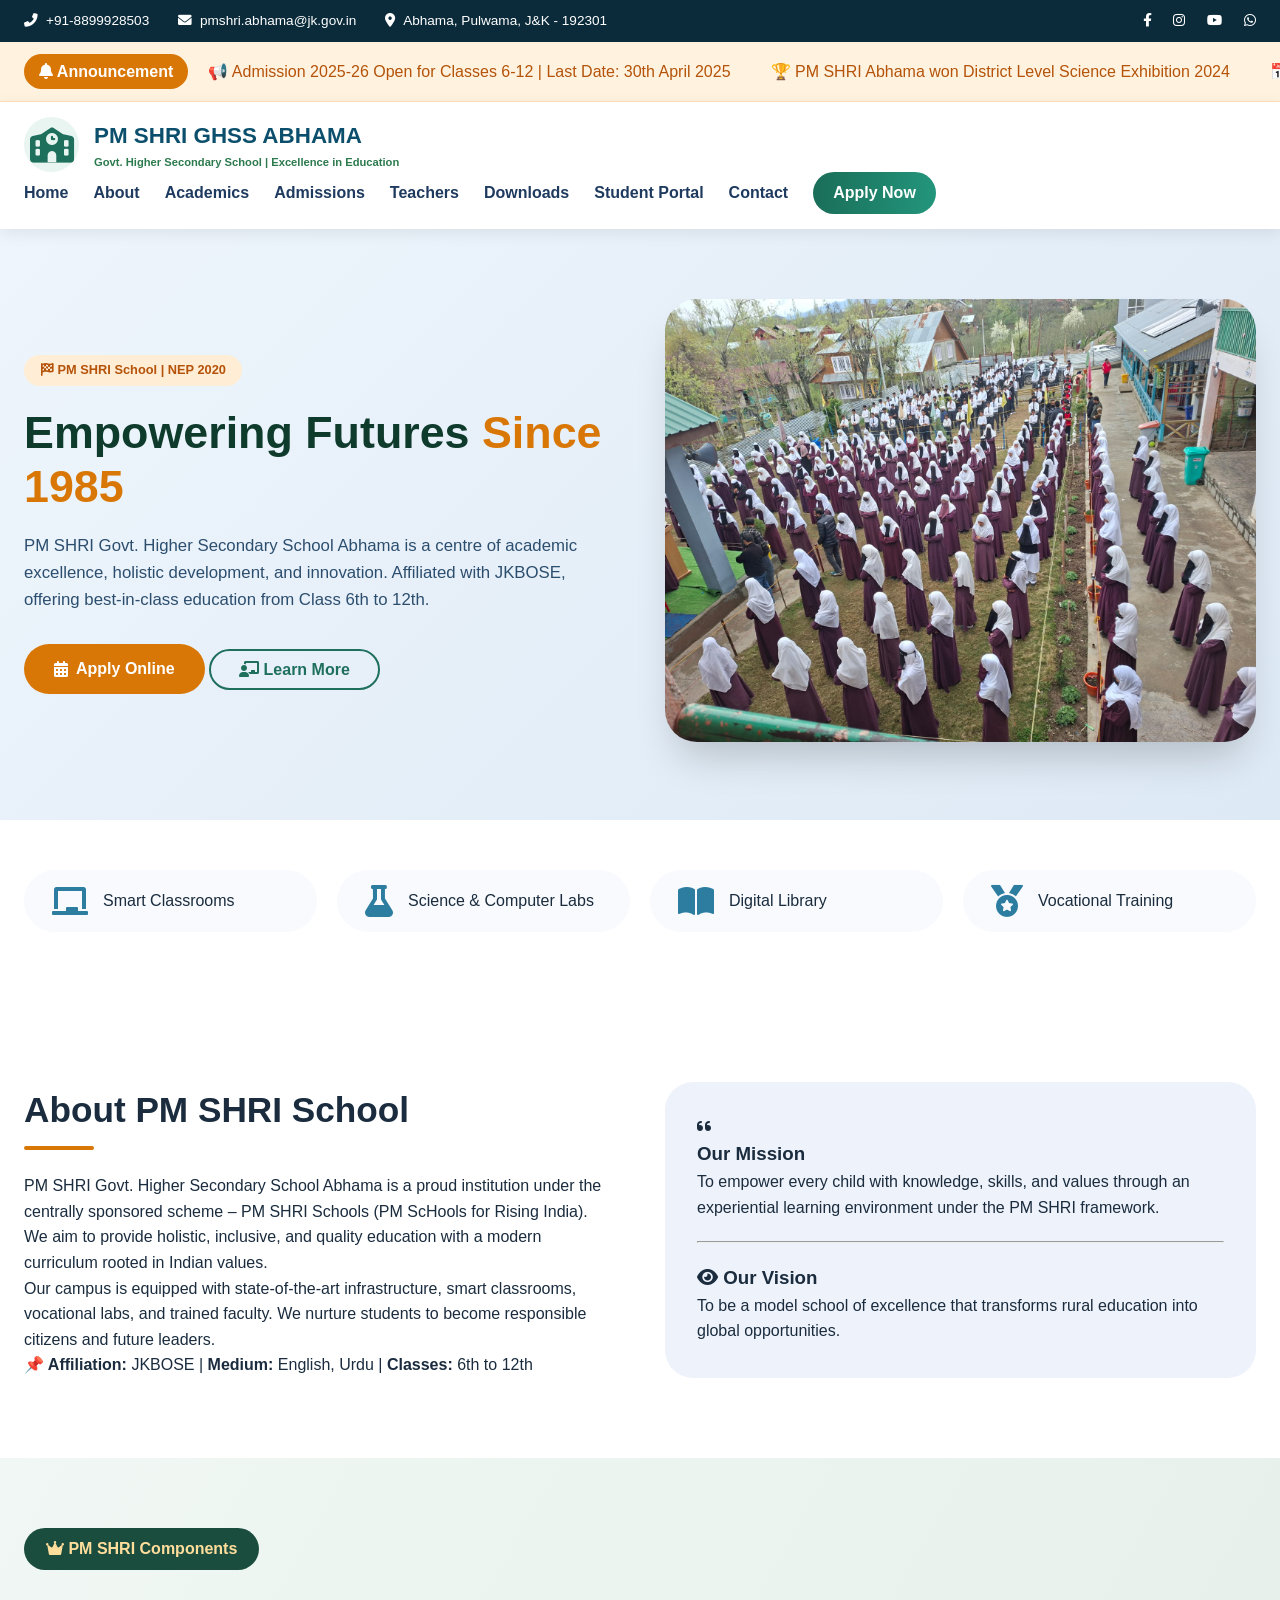
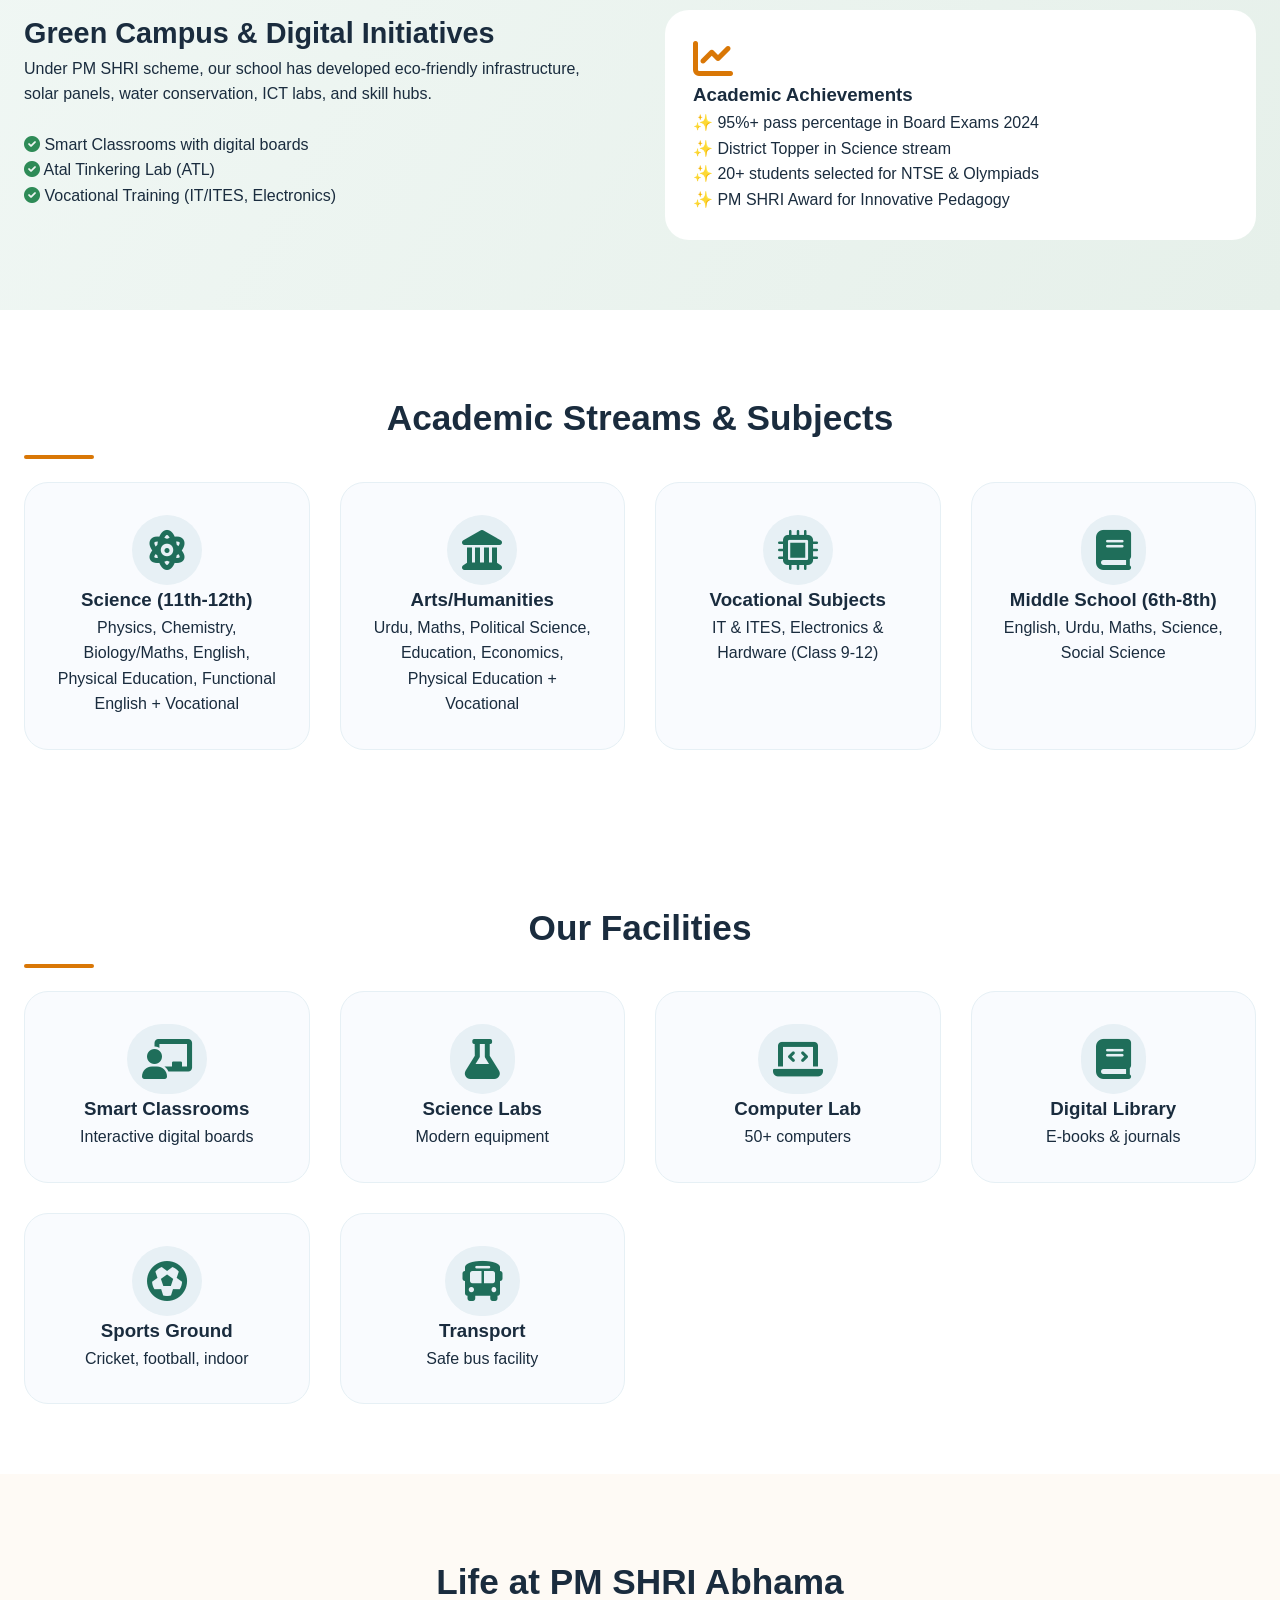
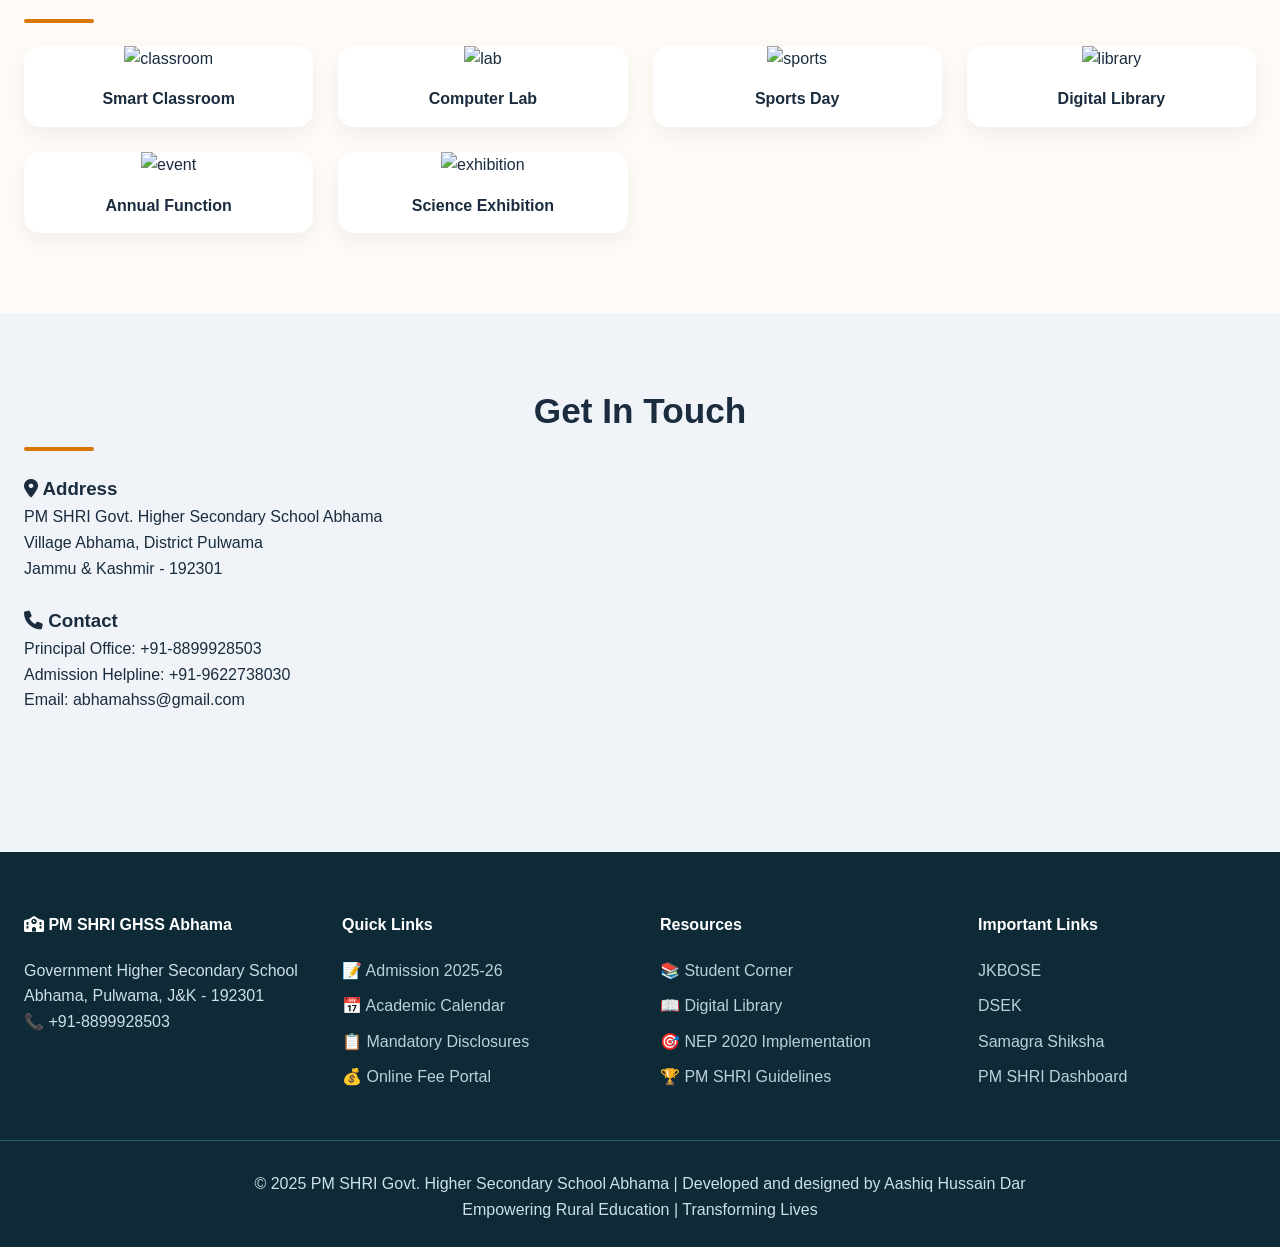
==== index.html @ 64dbf8cf "Update index.html" ====
<!DOCTYPE html>
<html lang="en">

<head>
    <meta charset="UTF-8">
    <meta name="viewport" content="width=device-width, initial-scale=1.0, user-scalable=yes">
    <title>PM SHRI Govt. Higher Secondary School Abhama | Home</title>
    <link rel="stylesheet" href="https://cdnjs.cloudflare.com/ajax/libs/font-awesome/6.0.0-beta3/css/all.min.css">
    <style>
        * {
            margin: 0;
            padding: 0;
            box-sizing: border-box;
        }

        body {
            font-family: 'Segoe UI', Tahoma, Geneva, Verdana, sans-serif;
            background: #f5f7fb;
            color: #1a2c3e;
            line-height: 1.6;
        }

        .container {
            max-width: 1280px;
            margin: 0 auto;
            padding: 0 24px;
        }

        /* Top Bar */
        .top-bar {
            background: #0b2b3b;
            color: white;
            padding: 10px 0;
            font-size: 0.85rem;
        }

        .top-bar .container {
            display: flex;
            justify-content: space-between;
            flex-wrap: wrap;
            gap: 15px;
        }

        .contact-info span {
            margin-right: 25px;
            display: inline-flex;
            align-items: center;
            gap: 8px;
        }

        .social-links a {
            color: white;
            margin-left: 18px;
            transition: 0.3s;
        }

        .social-links a:hover {
            color: #ffcd7e;
            transform: translateY(-2px);
        }

        /* Header */
        .main-header {
            background: white;
            box-shadow: 0 4px 15px rgba(0, 0, 0, 0.08);
            position: sticky;
            top: 0;
            z-index: 1000;
        }

        .nav-container {
            display: flex;
            align-items: center;
            justify-content: space-between;
            flex-wrap: wrap;
            padding: 15px 24px;
            max-width: 1280px;
            margin: 0 auto;
        }

        .logo-area {
            display: flex;
            align-items: center;
            gap: 15px;
        }

        .logo-icon {
            font-size: 2.2rem;
            color: #1e6f5c;
            background: #e8f5f0;
            width: 55px;
            height: 55px;
            display: flex;
            align-items: center;
            justify-content: center;
            border-radius: 50%;
        }

        .logo-text h1 {
            font-size: 1.4rem;
            font-weight: 800;
            color: #0b4f6c;
        }

        .logo-text p {
            font-size: 0.7rem;
            font-weight: 600;
            color: #2c7a4d;
        }

        .nav-menu {
            display: flex;
            gap: 25px;
            align-items: center;
            flex-wrap: wrap;
        }

        .nav-menu a {
            text-decoration: none;
            font-weight: 600;
            color: #1e3a5f;
            transition: 0.3s;
            cursor: pointer;
        }

        .nav-menu a:hover,
        .nav-menu a.active {
            color: #d98c2b;
            border-bottom: 3px solid #d98c2b;
        }

        .btn-admission {
            background: linear-gradient(95deg, #1a6d58, #23967c);
            color: white !important;
            padding: 8px 20px !important;
            border-radius: 40px;
            border-bottom: none !important;
        }

        .menu-icon {
            display: none;
            font-size: 1.8rem;
            cursor: pointer;
            color: #1e5a7a;
        }

        /* Hero */
        .hero {
            background: linear-gradient(135deg, #eef5fc 0%, #dde9f5 100%);
            padding: 70px 0;
        }

        .hero-grid {
            display: grid;
            grid-template-columns: 1fr 1fr;
            gap: 50px;
            align-items: center;
        }

        .hero-badge {
            background: #ffedd5;
            color: #b45309;
            display: inline-block;
            padding: 5px 16px;
            border-radius: 40px;
            font-size: 0.8rem;
            font-weight: 700;
            margin-bottom: 20px;
        }

        .hero h1 {
            font-size: 2.8rem;
            font-weight: 800;
            line-height: 1.2;
            color: #0f3b2c;
            margin-bottom: 20px;
        }

        .hero h1 span {
            color: #d97706;
        }

        .hero p {
            font-size: 1.05rem;
            color: #2c4e6e;
            margin-bottom: 30px;
        }

        .btn-primary {
            background: #d97706;
            color: white;
            padding: 12px 30px;
            border-radius: 40px;
            font-weight: 700;
            text-decoration: none;
            display: inline-flex;
            align-items: center;
            gap: 8px;
            transition: 0.3s;
            cursor: pointer;
            border: none;
        }

        .btn-outline {
            background: transparent;
            border: 2px solid #1e6f5c;
            color: #1e6f5c;
            padding: 10px 28px;
            border-radius: 40px;
            font-weight: 700;
            text-decoration: none;
            cursor: pointer;
        }

        .hero-img img {
            width: 100%;
            border-radius: 2rem;
            box-shadow: 0 25px 40px -12px rgba(0, 0, 0, 0.2);
        }

        /* Features */
        .features {
            background: white;
            padding: 50px 0;
        }

        .feature-cards {
            display: flex;
            justify-content: space-between;
            flex-wrap: wrap;
            gap: 20px;
        }

        .feature {
            display: flex;
            align-items: center;
            gap: 15px;
            background: #f8fafd;
            padding: 15px 28px;
            border-radius: 60px;
            flex: 1;
            min-width: 180px;
            transition: 0.3s;
        }

        .feature i {
            font-size: 2rem;
            color: #2c7da0;
        }

        /* Sections */
        .section-title {
            font-size: 2.2rem;
            font-weight: 800;
            margin-bottom: 35px;
            position: relative;
            display: inline-block;
        }

        .section-title:after {
            content: '';
            position: absolute;
            bottom: -12px;
            left: 0;
            width: 70px;
            height: 4px;
            background: #d97706;
            border-radius: 4px;
        }

        .about-mission {
            padding: 80px 0;
            background: #ffffff;
        }

        .grid-2col {
            display: grid;
            grid-template-columns: 1fr 1fr;
            gap: 50px;
            margin-top: 20px;
        }

        .mission-box {
            background: #eef2fa;
            padding: 32px;
            border-radius: 28px;
        }

        .pm-highlight {
            background: linear-gradient(120deg, #f0f7f4, #e6f0ea);
            padding: 70px 0;
        }

        .badge-pm {
            background: #1b4d3e;
            color: #ffde9c;
            display: inline-block;
            padding: 8px 22px;
            border-radius: 40px;
            font-weight: 700;
            margin-bottom: 20px;
        }

        .streams {
            padding: 80px 0;
            background: #fff;
        }

        .stream-grid {
            display: grid;
            grid-template-columns: repeat(auto-fit, minmax(260px, 1fr));
            gap: 30px;
            margin-top: 30px;
        }

        .stream-card {
            background: #f9fbfe;
            border-radius: 1.5rem;
            padding: 2rem;
            text-align: center;
            transition: 0.3s;
            border: 1px solid #e6f0f5;
        }

        .stream-card:hover {
            transform: translateY(-8px);
            box-shadow: 0 15px 30px rgba(0, 0, 0, 0.08);
        }

        .stream-card i {
            font-size: 2.5rem;
            background: #e7f0f5;
            padding: 15px;
            border-radius: 60px;
            color: #1f6e5a;
        }

        .gallery {
            background: #fefaf5;
            padding: 80px 0;
        }

        .gallery-grid {
            display: grid;
            grid-template-columns: repeat(auto-fit, minmax(270px, 1fr));
            gap: 25px;
        }

        .gallery-item {
            background: white;
            border-radius: 1rem;
            overflow: hidden;
            box-shadow: 0 8px 20px rgba(0, 0, 0, 0.05);
            text-align: center;
            transition: 0.3s;
        }

        .gallery-item img {
            width: 100%;
            height: 200px;
            object-fit: cover;
        }

        .gallery-item p {
            padding: 15px;
            font-weight: 600;
        }

        /* Notice Ticker */
        .notice-ticker {
            background: #fff3e0;
            padding: 12px 0;
            border-bottom: 1px solid #ffe0b5;
        }

        .ticker {
            display: flex;
            align-items: center;
            gap: 20px;
            overflow: hidden;
        }

        .ticker-label {
            background: #d97706;
            color: white;
            padding: 5px 15px;
            border-radius: 30px;
            font-weight: bold;
            white-space: nowrap;
        }

        .ticker-content {
            display: flex;
            animation: scroll 20s linear infinite;
            white-space: nowrap;
        }

        .ticker-content span {
            margin-right: 40px;
            color: #b45309;
        }

        @keyframes scroll {
            0% {
                transform: translateX(100%);
            }

            100% {
                transform: translateX(-100%);
            }
        }

        /* Footer */
        footer {
            background: #0e2a36;
            color: #cddfe6;
            padding: 60px 0 25px;
        }

        .footer-grid {
            display: grid;
            grid-template-columns: repeat(auto-fit, minmax(230px, 1fr));
            gap: 40px;
            margin-bottom: 40px;
        }

        .footer-col h4 {
            color: white;
            margin-bottom: 20px;
        }

        .footer-col a {
            color: #bcd0da;
            text-decoration: none;
            display: block;
            margin-bottom: 10px;
            transition: 0.3s;
        }

        .footer-col a:hover {
            color: #ffcd7e;
            padding-left: 5px;
        }

        .copyright {
            text-align: center;
            padding-top: 30px;
            border-top: 1px solid #235f6e;
        }

        @media (max-width: 900px) {
            .nav-menu {
                display: none;
                width: 100%;
                flex-direction: column;
                background: white;
                padding: 20px 0;
            }

            .nav-menu.show {
                display: flex;
            }

            .menu-icon {
                display: block;
            }

            .hero-grid {
                grid-template-columns: 1fr;
                text-align: center;
            }

            .grid-2col {
                grid-template-columns: 1fr;
            }

            .section-title:after {
                left: 50%;
                transform: translateX(-50%);
            }

            .section-title {
                text-align: center;
                display: block;
            }
        }
    </style>
</head>

<body>
    <!-- Top Bar -->
    <div class="top-bar">
        <div class="container">
            <div class="contact-info">
                <span><i class="fas fa-phone-alt"></i> +91-8899928503</span>
                <span><i class="fas fa-envelope"></i> pmshri.abhama@jk.gov.in</span>
                <span><i class="fas fa-map-marker-alt"></i> Abhama, Pulwama, J&K - 192301</span>
            </div>
            <div class="social-links">
                <a href="#"><i class="fab fa-facebook-f"></i></a>
                <a href="#"><i class="fab fa-instagram"></i></a>
                <a href="#"><i class="fab fa-youtube"></i></a>
                <a href="#"><i class="fab fa-whatsapp"></i></a>
            </div>
        </div>
    </div>

    <!-- Notice Ticker -->
    <div class="notice-ticker">
        <div class="container ticker">
            <div class="ticker-label"><i class="fas fa-bell"></i> Announcement</div>
            <div class="ticker-content">
                <span>📢 Admission 2025-26 Open for Classes 6-12 | Last Date: 30th April 2025</span>
                <span>🏆 PM SHRI Abhama won District Level Science Exhibition 2024</span>
                <span>📅 Parent-Teacher Meeting on 20th April 2025</span>
                <span>📅 For further details call 8899928503</span>
                <span>💻 Vocational Training (IT/ITES) Registration Open</span>
            </div>
        </div>
    </div>

    <!-- Header -->
    <header class="main-header">
        <div class="nav-container">
            <div class="logo-area">
                <div class="logo-icon"><i class="fas fa-school"></i></div>
                <div class="logo-text">
                    <h1>PM SHRI GHSS ABHAMA</h1>
                    <p>Govt. Higher Secondary School | Excellence in Education</p>
                </div>
            </div>
            <div class="menu-icon" id="menuToggle"><i class="fas fa-bars"></i></div>
            <nav class="nav-menu" id="navMenu">
                 <a href="index.html">Home</a>
    <a href="#about">About</a>
    <a href="#academics">Academics</a>
    <a href="admission.html">Admissions</a>
    <a href="teachers.html">Teachers</a>
    <a href="downloads.html">Downloads</a>
    <a href="dashboard.html">Student Portal</a>
    <a href="contact.html">Contact</a>
    <a href="admission.html" class="btn-admission">Apply Now</a>
            </nav>
        </div>
    </header>

    <!-- Hero -->
    <section id="home" class="hero">
        <div class="container hero-grid">
            <div>
                <div class="hero-badge"><i class="fas fa-flag-checkered"></i> PM SHRI School | NEP 2020</div>
                <h1>Empowering Futures <span>Since 1985</span></h1>
                <p>PM SHRI Govt. Higher Secondary School Abhama is a centre of academic excellence, holistic
                    development, and innovation. Affiliated with JKBOSE, offering best-in-class education from Class 6th
                    to 12th.</p>
                <div class="hero-buttons">
                    <a href="admission.html" class="btn-primary"><i class="fas fa-calendar-alt"></i> Apply Online</a>
                    <a href="#about" class="btn-outline"><i class="fas fa-chalkboard-user"></i> Learn More</a>
                </div>
            </div>
            <div class="hero-img">
                <img src="campus.jpg" alt="School Campus">
            </div>
        </div>
    </section>

    <!-- Features -->
    <div class="features">
        <div class="container feature-cards">
            <div class="feature"><i class="fas fa-chalkboard"></i> <span>Smart Classrooms</span></div>
            <div class="feature"><i class="fas fa-flask"></i> <span>Science & Computer Labs</span></div>
            <div class="feature"><i class="fas fa-book-open"></i> <span>Digital Library</span></div>
            <div class="feature"><i class="fas fa-medal"></i> <span>Vocational Training</span></div>
        </div>
    </div>

    <!-- About -->
    <section id="about" class="about-mission">
        <div class="container">
            <div class="grid-2col">
                <div class="about-text">
                    <h2 class="section-title">About PM SHRI School</h2>
                    <p>PM SHRI Govt. Higher Secondary School Abhama is a proud institution under the centrally sponsored
                        scheme – PM SHRI Schools (PM ScHools for Rising India). We aim to provide holistic, inclusive,
                        and quality education with a modern curriculum rooted in Indian values.</p>
                    <p>Our campus is equipped with state-of-the-art infrastructure, smart classrooms, vocational labs,
                        and trained faculty. We nurture students to become responsible citizens and future leaders.</p>
                    <p><strong>📌 Affiliation:</strong> JKBOSE | <strong>Medium:</strong> English, Urdu |
                        <strong>Classes:</strong> 6th to 12th</p>
                </div>
                <div class="mission-box">
                    <i class="fas fa-quote-left"></i>
                    <h3>Our Mission</h3>
                    <p>To empower every child with knowledge, skills, and values through an experiential learning
                        environment under the PM SHRI framework.</p>
                    <hr style="margin: 20px 0;">
                    <h3><i class="fas fa-eye"></i> Our Vision</h3>
                    <p>To be a model school of excellence that transforms rural education into global opportunities.</p>
                </div>
            </div>
        </div>
    </section>

    <!-- PM SHRI Highlights -->
    <section class="pm-highlight">
        <div class="container">
            <span class="badge-pm"><i class="fas fa-crown"></i> PM SHRI Components</span>
            <div class="grid-2col" style="margin-top: 20px;">
                <div>
                    <h3 style="font-size: 1.8rem; font-weight: 800;">Green Campus & Digital Initiatives</h3>
                    <p>Under PM SHRI scheme, our school has developed eco-friendly infrastructure, solar panels, water
                        conservation, ICT labs, and skill hubs.</p>
                    <ul style="margin-top: 25px; list-style: none;">
                        <li><i class="fas fa-check-circle" style="color:#2e8b57;"></i> Smart Classrooms with digital
                            boards</li>
                        <li><i class="fas fa-check-circle" style="color:#2e8b57;"></i> Atal Tinkering Lab (ATL)</li>
                        <li><i class="fas fa-check-circle" style="color:#2e8b57;"></i> Vocational Training (IT/ITES,
                            Electronics)</li>
                    </ul>
                </div>
                <div style="background: white; border-radius: 24px; padding: 28px;">
                    <i class="fas fa-chart-line" style="font-size: 2.5rem; color:#d97706;"></i>
                    <h3>Academic Achievements</h3>
                    <p>✨ 95%+ pass percentage in Board Exams 2024<br>✨ District Topper in Science stream<br>✨ 20+
                        students selected for NTSE & Olympiads<br>✨ PM SHRI Award for Innovative Pedagogy</p>
                </div>
            </div>
        </div>
    </section>

    <!-- Academics -->
    <section id="academics" class="streams">
        <div class="container">
            <h2 class="section-title" style="text-align: center; display: block;">Academic Streams & Subjects</h2>
            <div class="stream-grid">
                <div class="stream-card"><i class="fas fa-atom"></i>
                    <h3>Science (11th-12th)</h3>
                    <p>Physics, Chemistry, Biology/Maths, English, Physical Education, Functional English + Vocational
                    </p>
                </div>
                <div class="stream-card"><i class="fas fa-landmark"></i>
                    <h3>Arts/Humanities</h3>
                    <p>Urdu, Maths, Political Science, Education, Economics, Physical Education + Vocational</p>
                </div>
                <div class="stream-card"><i class="fas fa-microchip"></i>
                    <h3>Vocational Subjects</h3>
                    <p>IT & ITES, Electronics & Hardware (Class 9-12)</p>
                </div>
                <div class="stream-card"><i class="fas fa-book"></i>
                    <h3>Middle School (6th-8th)</h3>
                    <p>English, Urdu, Maths, Science, Social Science</p>
                </div>
            </div>
        </div>
    </section>

    <!-- Facilities -->
    <section id="facilities" style="padding: 70px 0; background: white;">
        <div class="container">
            <h2 class="section-title" style="display: block; text-align: center;">Our Facilities</h2>
            <div class="stream-grid" style="margin-top: 30px;">
                <div class="stream-card"><i class="fas fa-chalkboard-teacher"></i>
                    <h3>Smart Classrooms</h3>
                    <p>Interactive digital boards</p>
                </div>
                <div class="stream-card"><i class="fas fa-flask"></i>
                    <h3>Science Labs</h3>
                    <p>Modern equipment</p>
                </div>
                <div class="stream-card"><i class="fas fa-laptop-code"></i>
                    <h3>Computer Lab</h3>
                    <p>50+ computers</p>
                </div>
                <div class="stream-card"><i class="fas fa-book"></i>
                    <h3>Digital Library</h3>
                    <p>E-books & journals</p>
                </div>
                <div class="stream-card"><i class="fas fa-futbol"></i>
                    <h3>Sports Ground</h3>
                    <p>Cricket, football, indoor</p>
                </div>
                <div class="stream-card"><i class="fas fa-bus"></i>
                    <h3>Transport</h3>
                    <p>Safe bus facility</p>
                </div>
            </div>
        </div>
    </section>

    <!-- Gallery -->
    <section id="gallery" class="gallery">
        <div class="container">
            <h2 class="section-title" style="display: block; text-align: center;">Life at PM SHRI Abhama</h2>
            <div class="gallery-grid">
                <div class="gallery-item"><img src="https://placehold.co/400x220/c8e2e6/1f5e4b?text=Smart+Classroom"
                        alt="classroom">
                    <p>Smart Classroom</p>
                </div>
                <div class="gallery-item"><img src="https://placehold.co/400x220/d9e3e8/2c6e4e?text=Computer+Lab"
                        alt="lab">
                    <p>Computer Lab</p>
                </div>
                <div class="gallery-item"><img src="https://placehold.co/400x220/e2f0ea/2a5f6b?text=Sports+Ground"
                        alt="sports">
                    <p>Sports Day</p>
                </div>
                <div class="gallery-item"><img src="https://placehold.co/400x220/f3ede4/b1641e?text=Library"
                        alt="library">
                    <p>Digital Library</p>
                </div>
                <div class="gallery-item"><img src="https://placehold.co/400x220/ffe0b5/d97706?text=Annual+Function"
                        alt="event">
                    <p>Annual Function</p>
                </div>
                <div class="gallery-item"><img src="https://placehold.co/400x220/c5e0d4/1f6e5a?text=Science+Exhibition"
                        alt="exhibition">
                    <p>Science Exhibition</p>
                </div>
            </div>
        </div>
    </section>

    <!-- Contact -->
    <section id="contact" style="padding: 70px 0; background: #f0f4f8;">
        <div class="container">
            <h2 class="section-title" style="display: block; text-align: center;">Get In Touch</h2>
            <div class="grid-2col" style="margin-top: 30px;">
                <div>
                    <h3><i class="fas fa-map-marker-alt"></i> Address</h3>
                    <p>PM SHRI Govt. Higher Secondary School Abhama<br>Village Abhama, District Pulwama<br>Jammu &
                        Kashmir - 192301</p>
                    <h3 style="margin-top: 25px;"><i class="fas fa-phone"></i> Contact</h3>
                    <p>Principal Office: +91-8899928503</p>
                    <p>Admission Helpline: +91-9622738030</p>
                    <p>Email: abhamahss@gmail.com</p>
                </div>
                <div>
                    <iframe src="https://maps.google.com/maps?q=Pulwama,+Jammu+and+Kashmir&z=12&output=embed"
                        width="100%" height="300" style="border:0; border-radius: 20px;" allowfullscreen></iframe>
                </div>
            </div>
        </div>
    </section>

    <!-- Footer -->
    <footer>
        <div class="container footer-grid">
            <div class="footer-col">
                <h4><i class="fas fa-school"></i> PM SHRI GHSS Abhama</h4>
                <p>Government Higher Secondary School</p>
                <p>Abhama, Pulwama, J&K - 192301</p>
                <p>📞 +91-8899928503</p>
            </div>
            <div class="footer-col">
                <h4>Quick Links</h4>
                <a href="admission.html">📝 Admission 2025-26</a>
                <a href="#">📅 Academic Calendar</a>
                <a href="#">📋 Mandatory Disclosures</a>
                <a href="#">💰 Online Fee Portal</a>
            </div>
            <div class="footer-col">
                <h4>Resources</h4>
                <a href="#">📚 Student Corner</a>
                <a href="#">📖 Digital Library</a>
                <a href="#">🎯 NEP 2020 Implementation</a>
                <a href="#">🏆 PM SHRI Guidelines</a>
            </div>
            <div class="footer-col">
                <h4>Important Links</h4>
                <a href="#">JKBOSE</a>
                <a href="#">DSEK</a>
                <a href="#">Samagra Shiksha</a>
                <a href="#">PM SHRI Dashboard</a>
            </div>
        </div>
        <div class="copyright">
            <p>© 2025 PM SHRI Govt. Higher Secondary School Abhama | Developed and designed by Aashiq Hussain Dar</p>
            <p>Empowering Rural Education | Transforming Lives</p>
        </div>
    </footer>

    <script>
        const menuToggle = document.getElementById('menuToggle');
        const navMenu = document.getElementById('navMenu');
        menuToggle.addEventListener('click', () => navMenu.classList.toggle('show'));

        document.querySelectorAll('.nav-menu a').forEach(link => {
            link.addEventListener('click', () => navMenu.classList.remove('show'));
        });

        document.querySelectorAll('a[href^="#"]').forEach(anchor => {
            anchor.addEventListener('click', function (e) {
                const href = this.getAttribute('href');
                if (href !== "#" && href !== "" && href !== "#/" && href !== "#0") {
                    const target = document.querySelector(href);
                    if (target) {
                        e.preventDefault();
                        target.scrollIntoView({ behavior: 'smooth', block: 'start' });
                    }
                }
            });
        });
    </script>
</body>

</html>
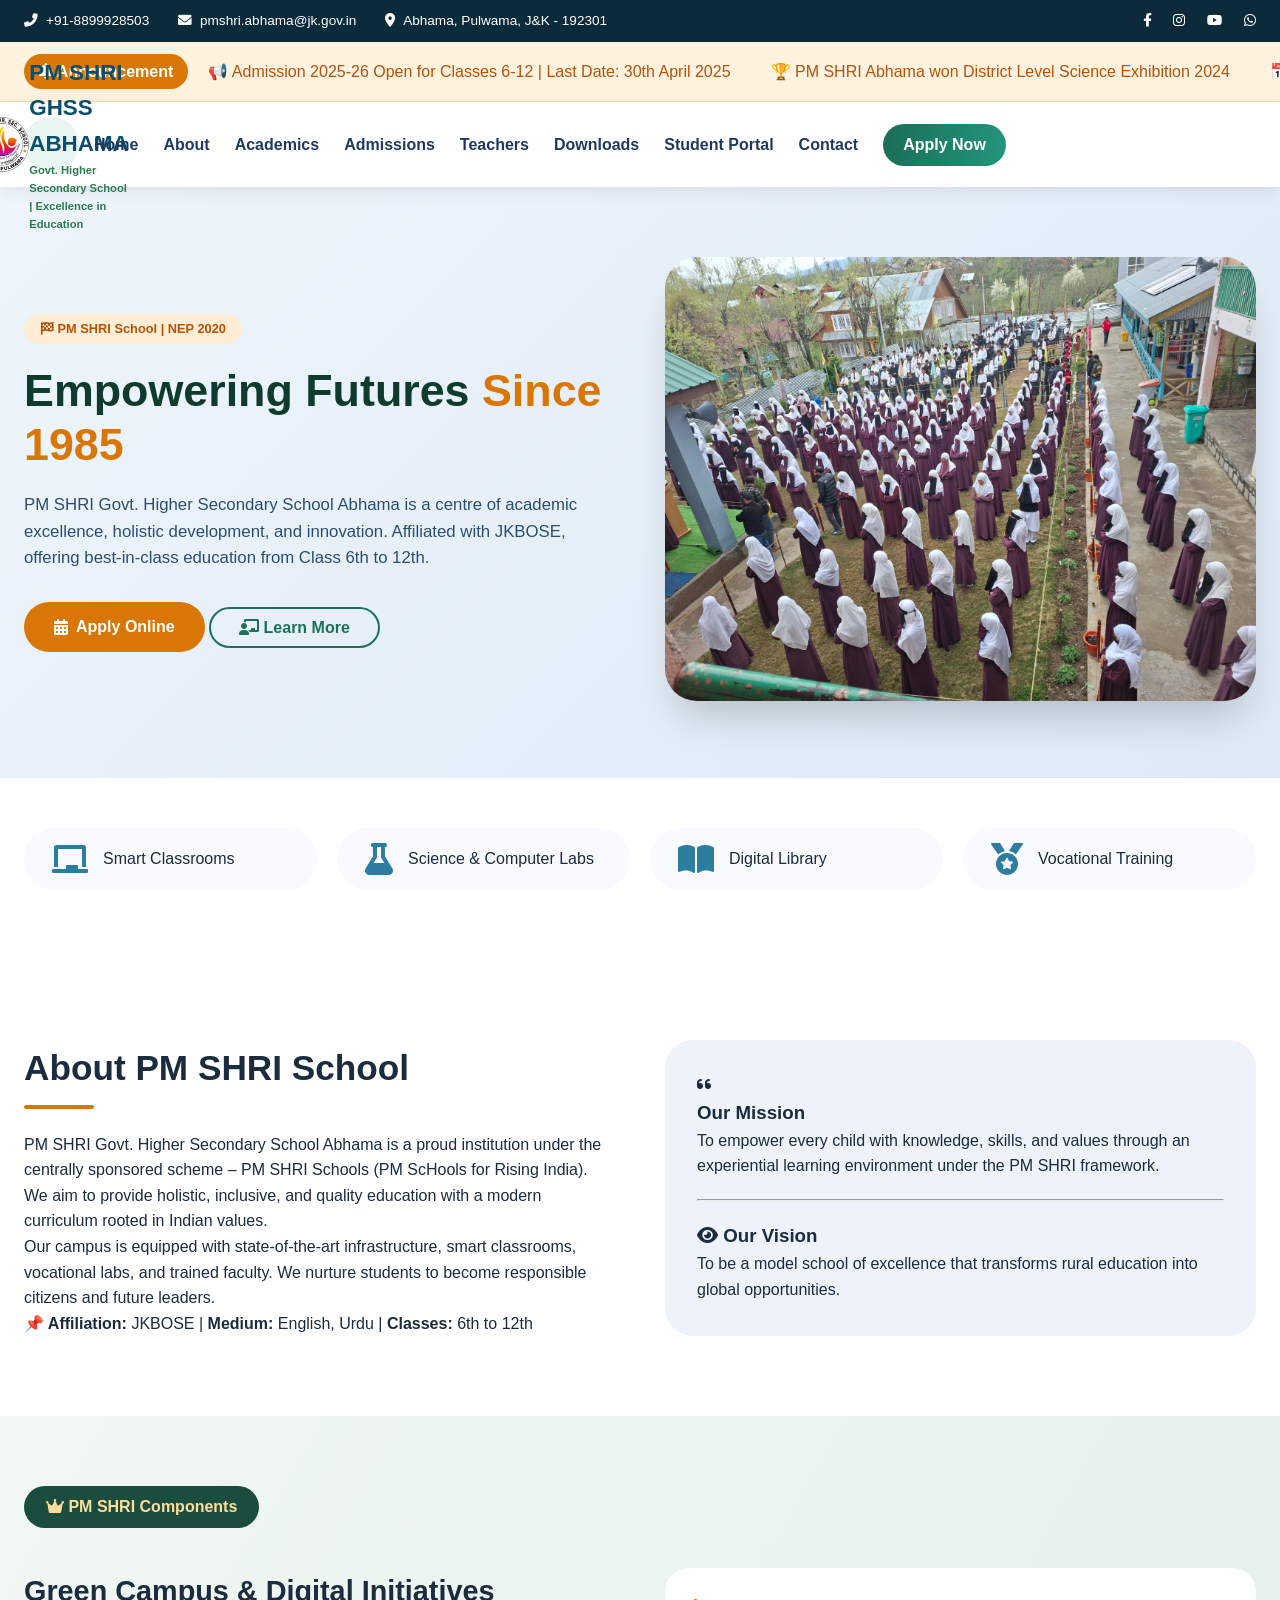
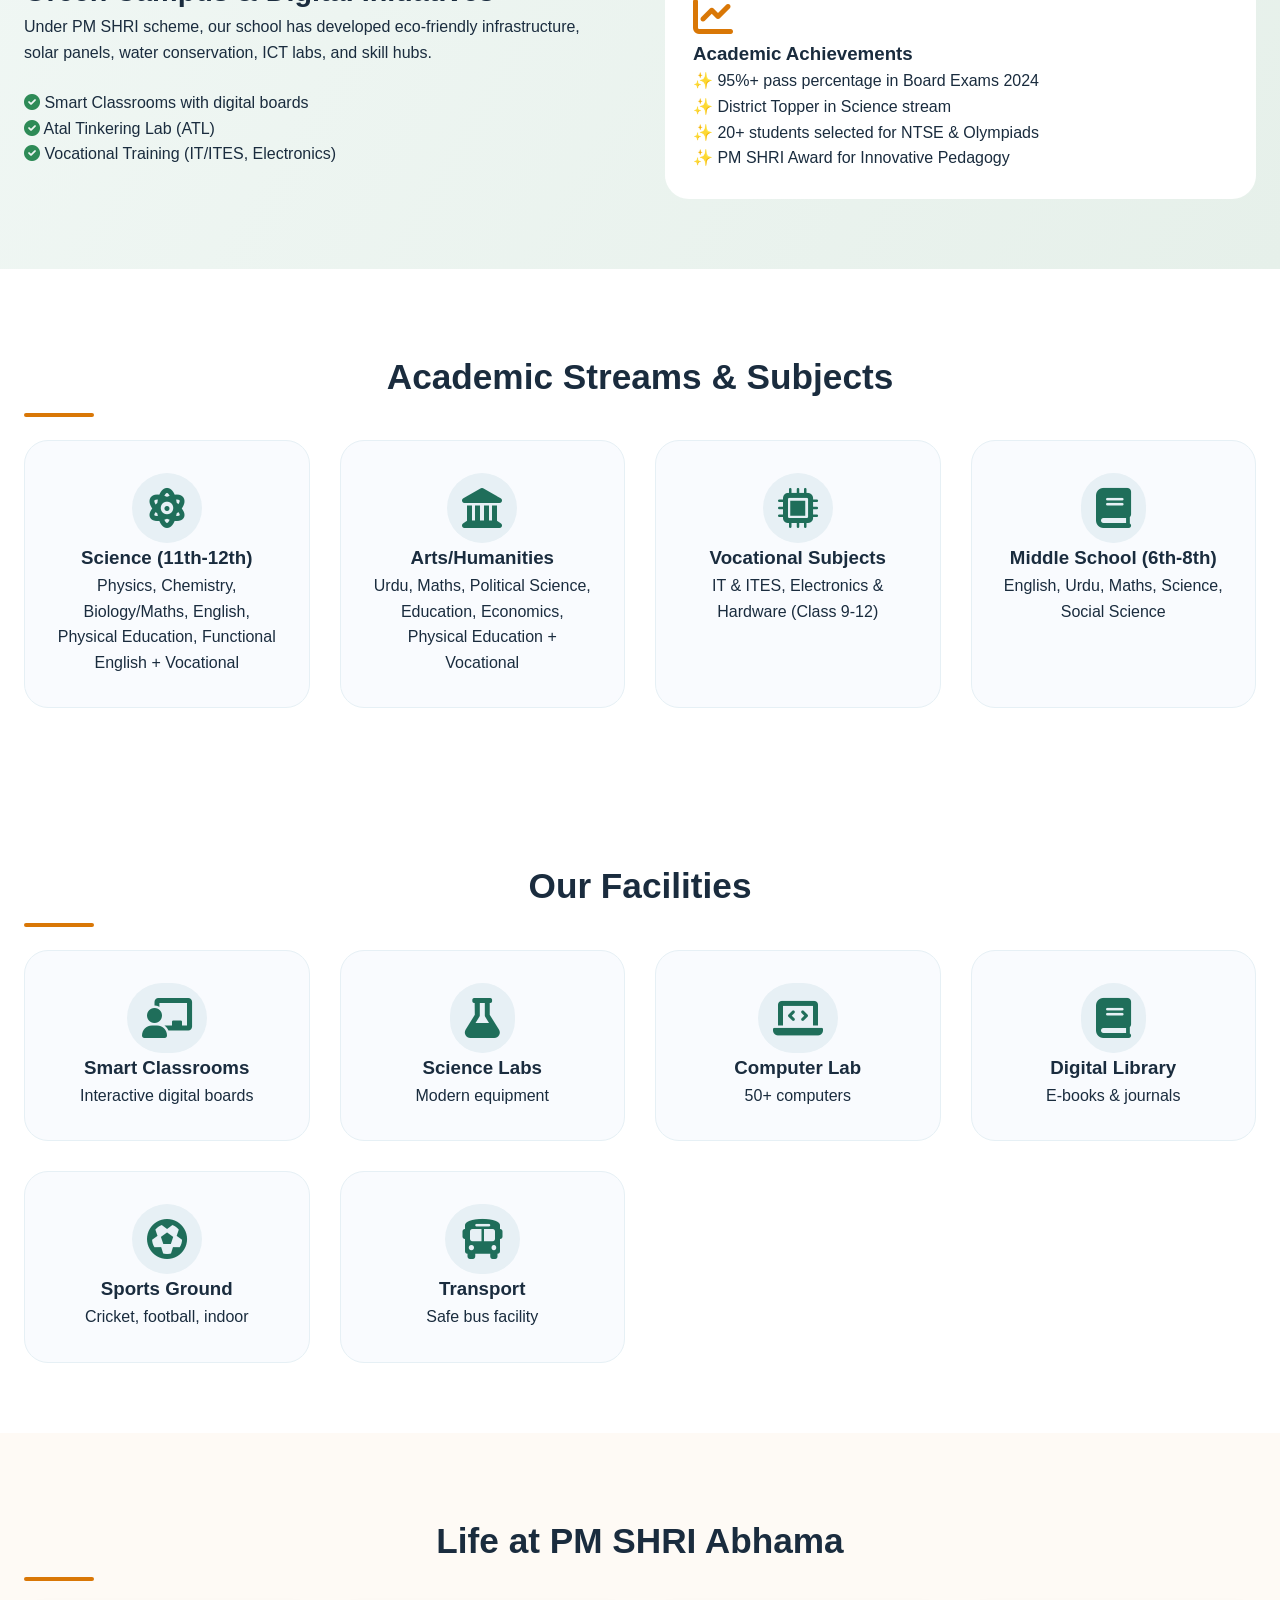
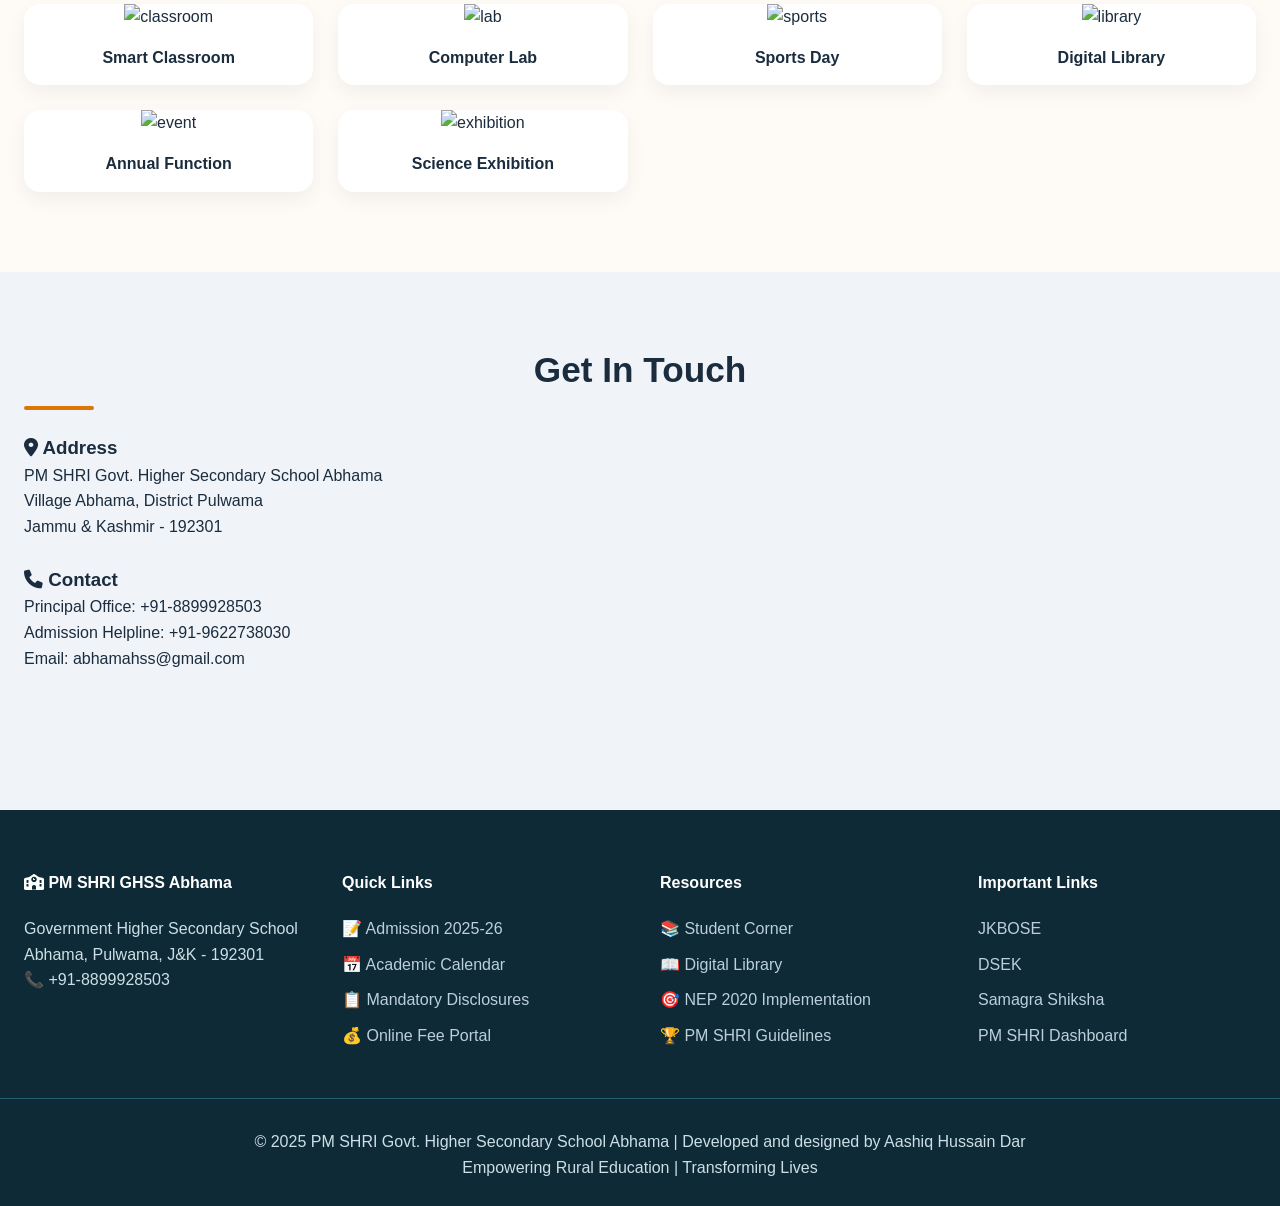
==== commit 5a84c321: "Update index.html" ====
--- a/index.html
+++ b/index.html
@@ -523,7 +523,8 @@
     <header class="main-header">
         <div class="nav-container">
             <div class="logo-area">
-                <div class="logo-icon"><i class="fas fa-school"></i></div>
+                <div class="logo-icon">
+    <img src="logo.png" alt="School Logo" style="width: 100%; height: 100%; object-fit: contain; border-radius: 50%;">
                 <div class="logo-text">
                     <h1>PM SHRI GHSS ABHAMA</h1>
                     <p>Govt. Higher Secondary School | Excellence in Education</p>
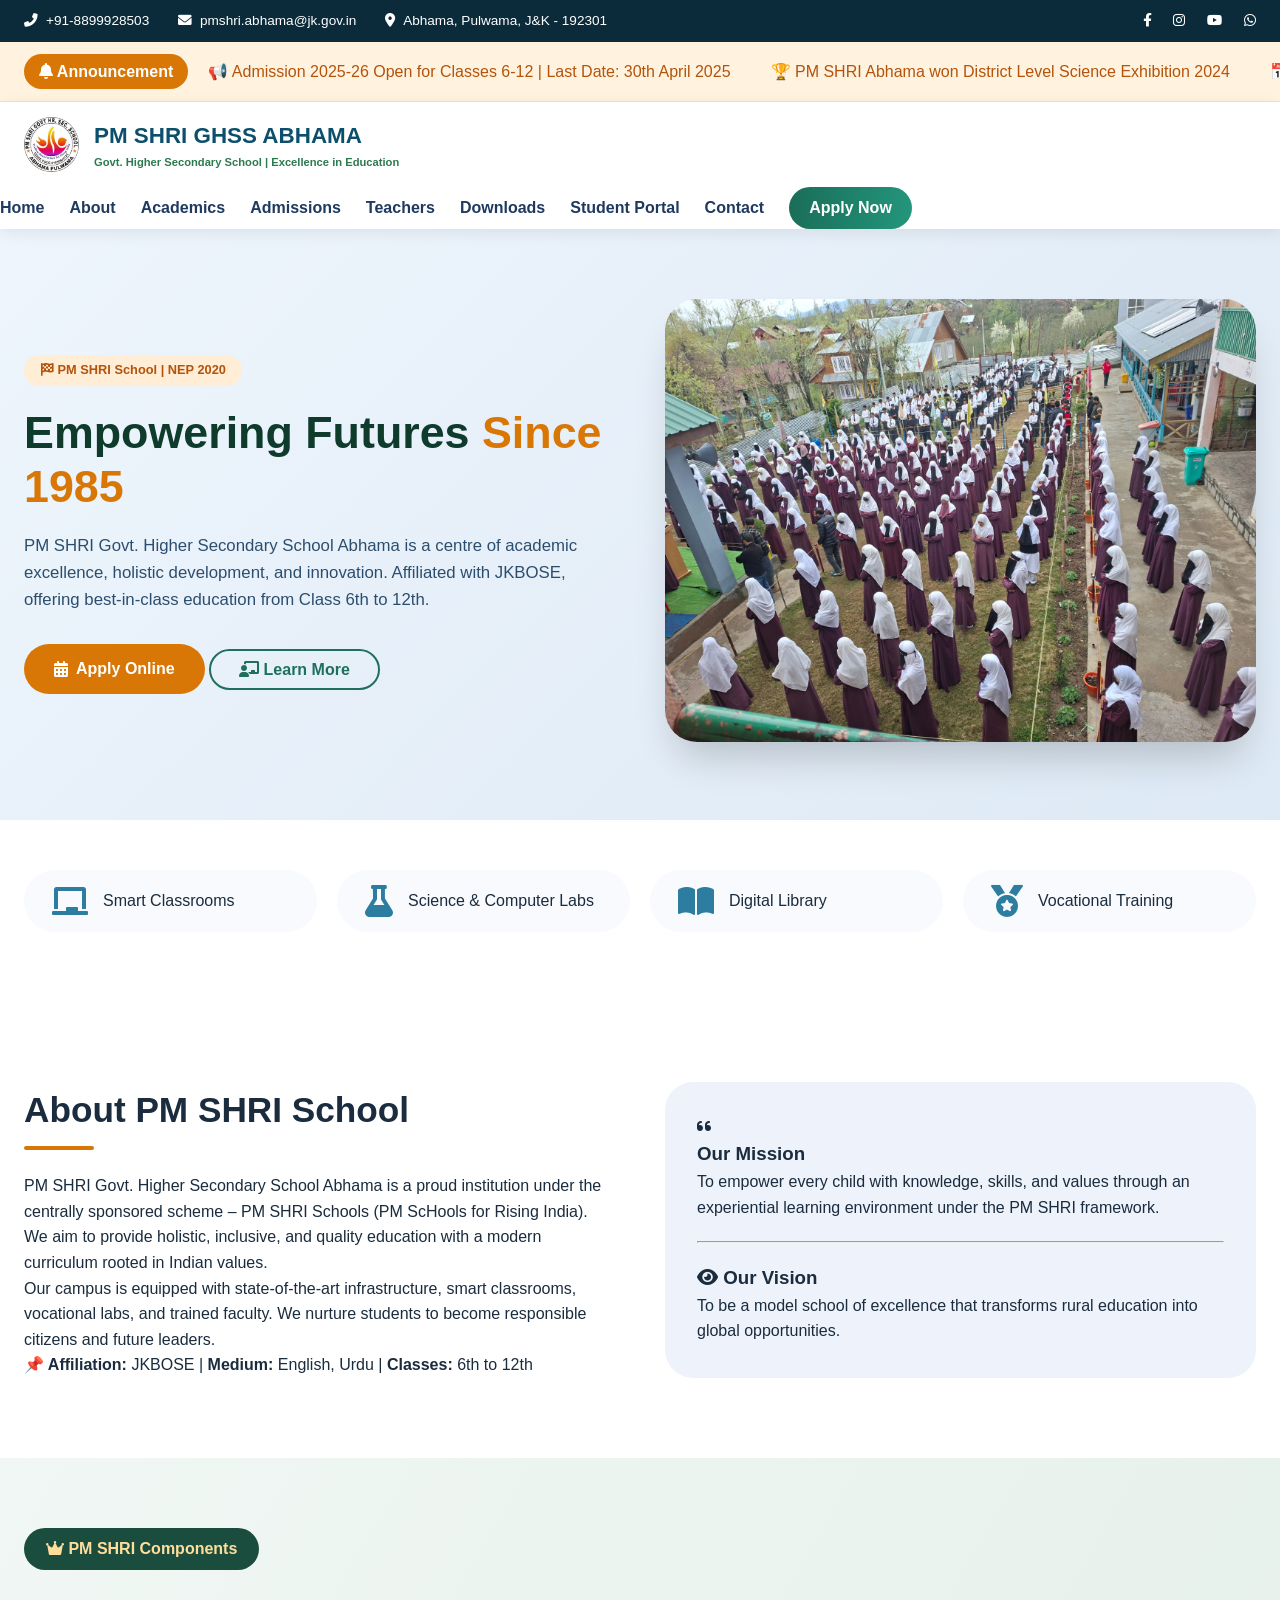
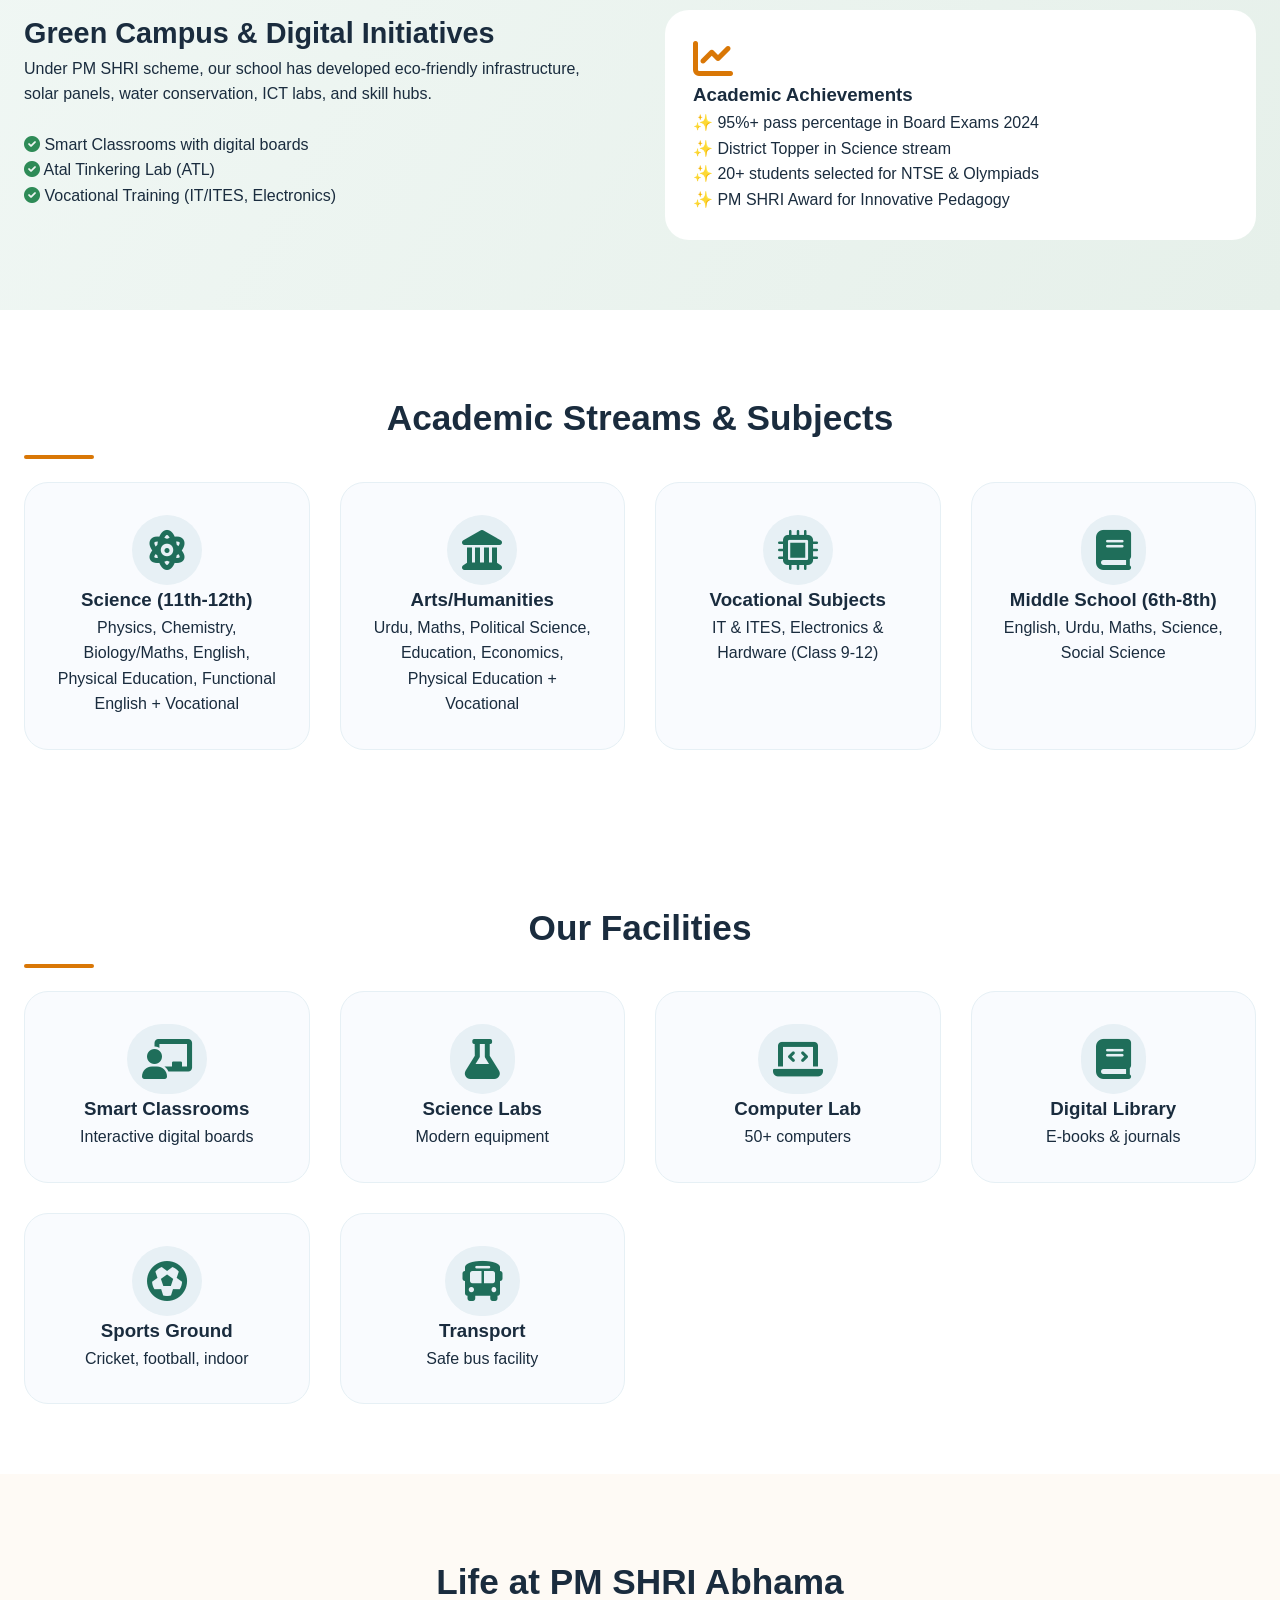
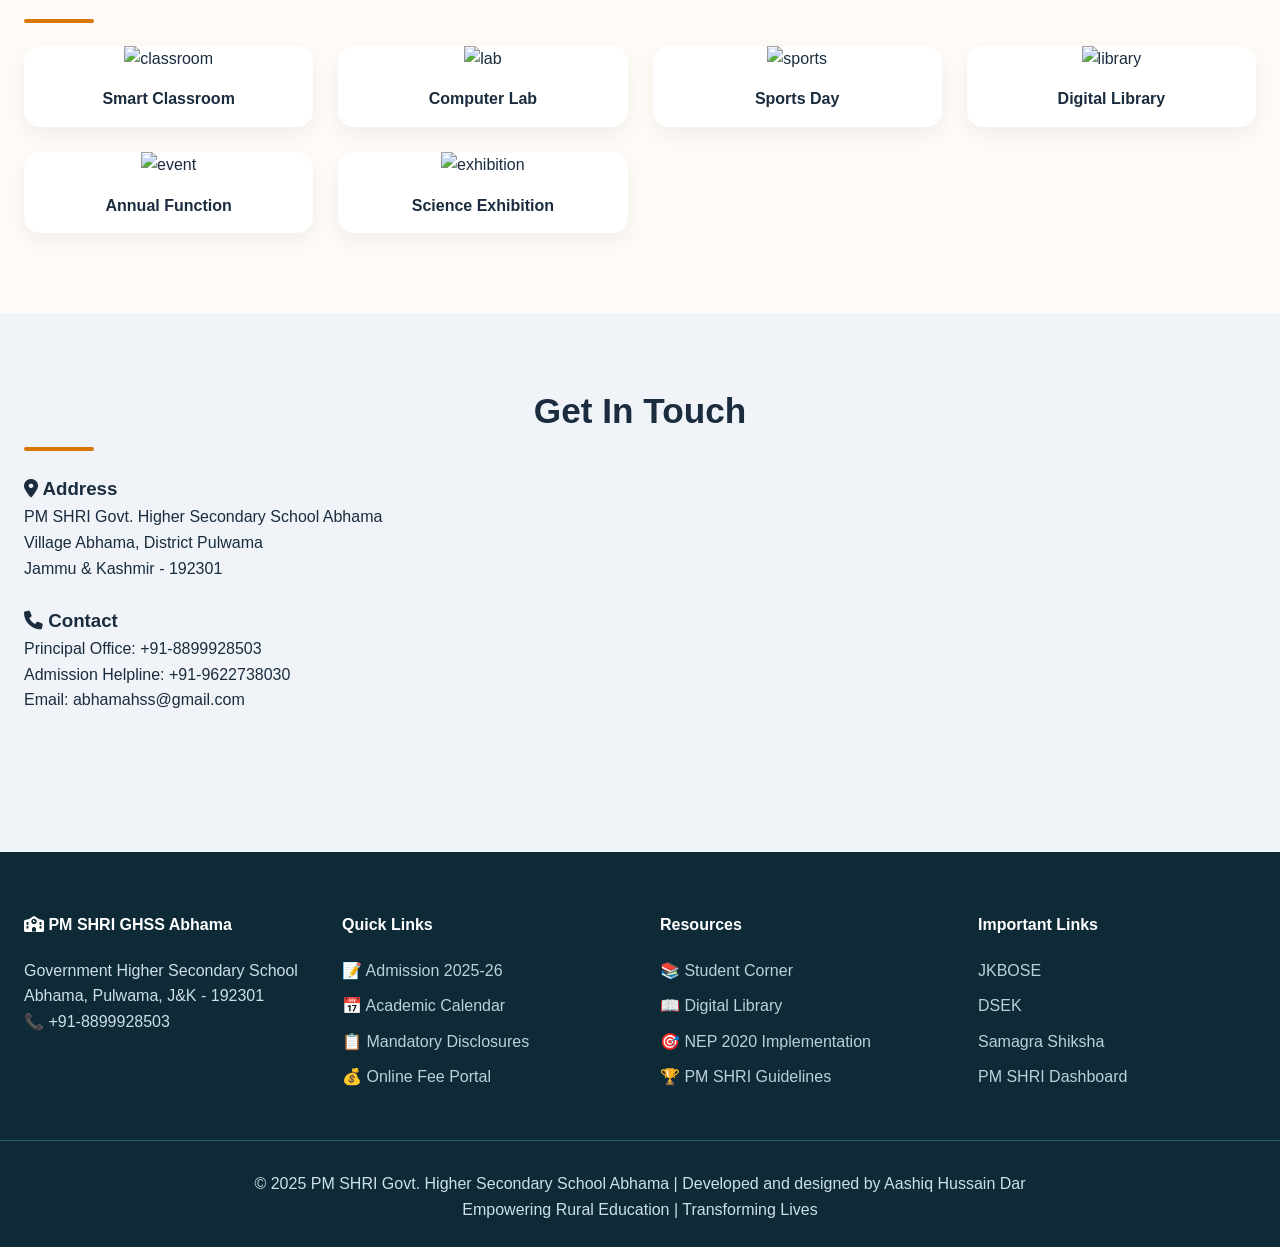
==== commit d8200e07: "Update index.html" ====
--- a/index.html
+++ b/index.html
@@ -523,11 +523,14 @@
     <header class="main-header">
         <div class="nav-container">
             <div class="logo-area">
-                <div class="logo-icon">
-    <img src="logo.png" alt="School Logo" style="width: 100%; height: 100%; object-fit: contain; border-radius: 50%;">
-                <div class="logo-text">
-                    <h1>PM SHRI GHSS ABHAMA</h1>
-                    <p>Govt. Higher Secondary School | Excellence in Education</p>
+    <div class="logo-icon">
+        <img src="logo.png" alt="School Logo" style="width: 100%; height: 100%; object-fit: contain; border-radius: 50%;">
+    </div>
+    <div class="logo-text">
+        <h1>PM SHRI GHSS ABHAMA</h1>
+        <p>Govt. Higher Secondary School | Excellence in Education</p>
+    </div>
+</div>
                 </div>
             </div>
             <div class="menu-icon" id="menuToggle"><i class="fas fa-bars"></i></div>
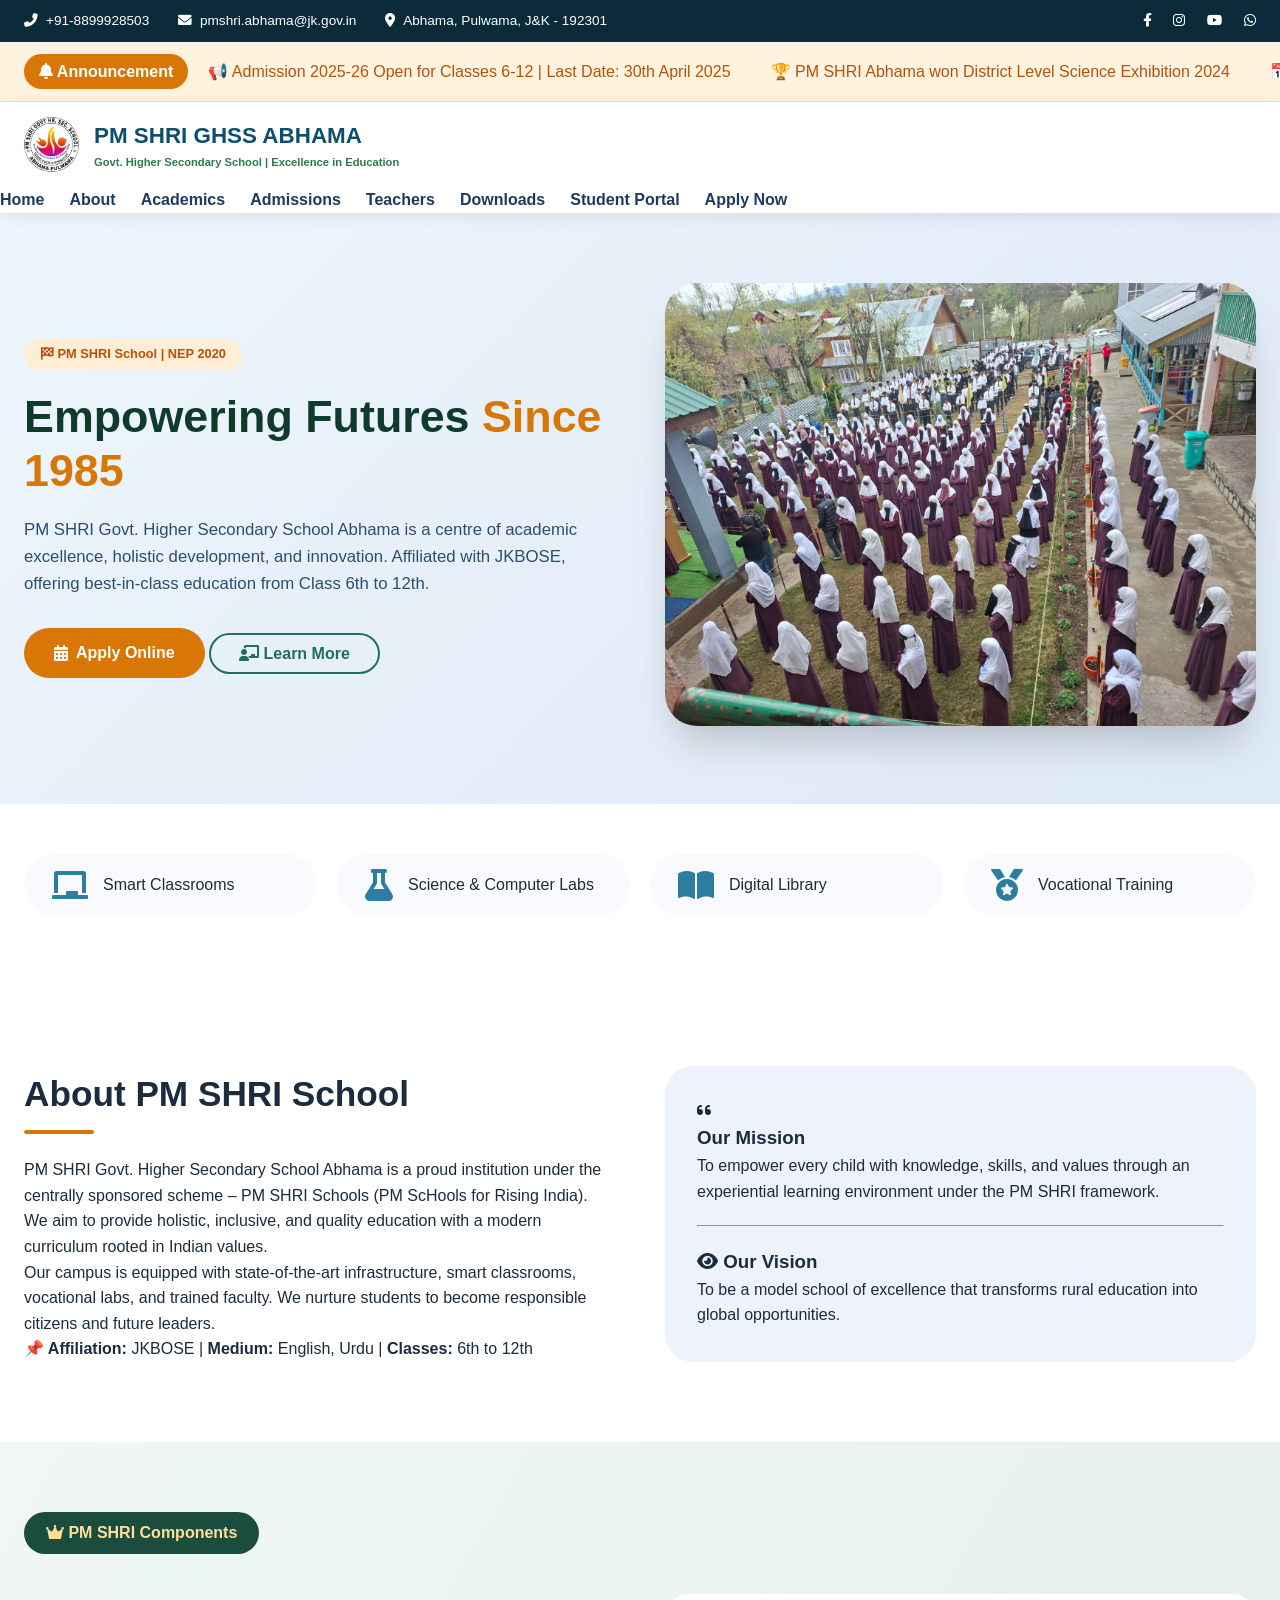
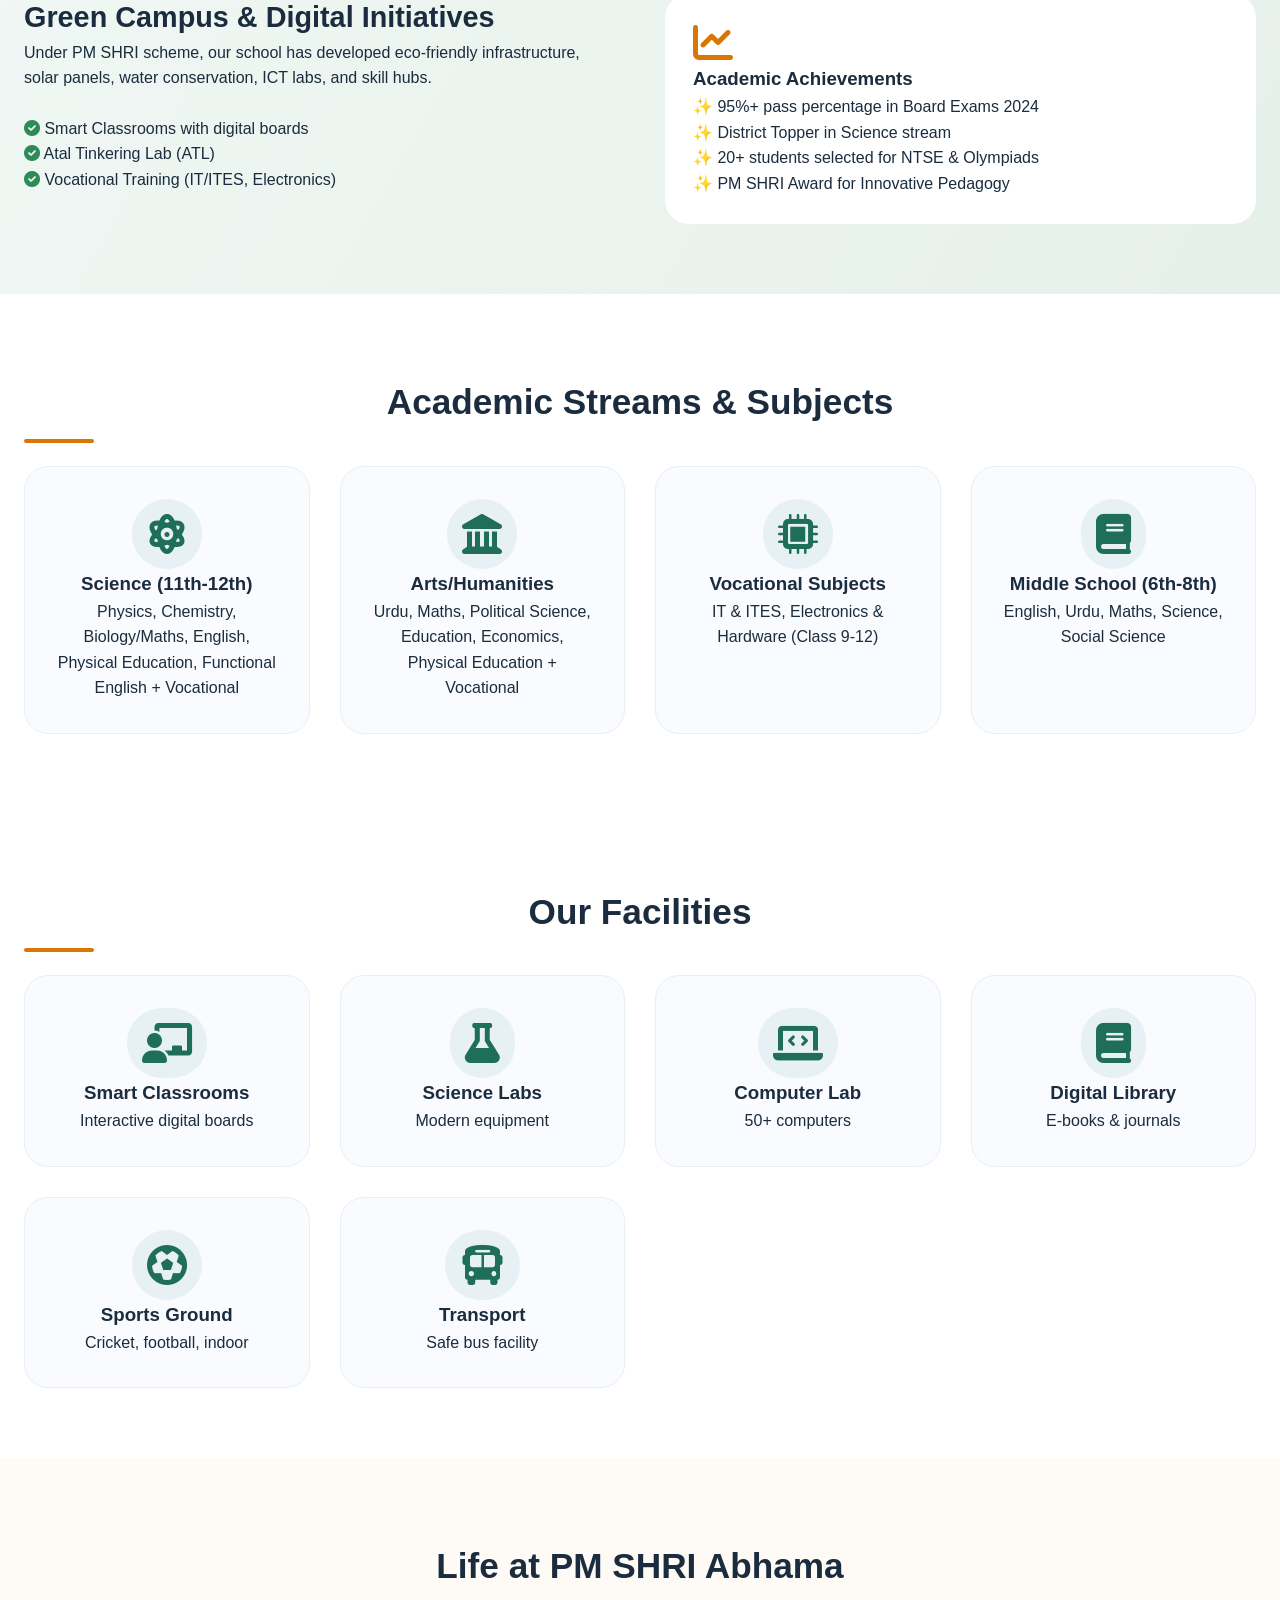
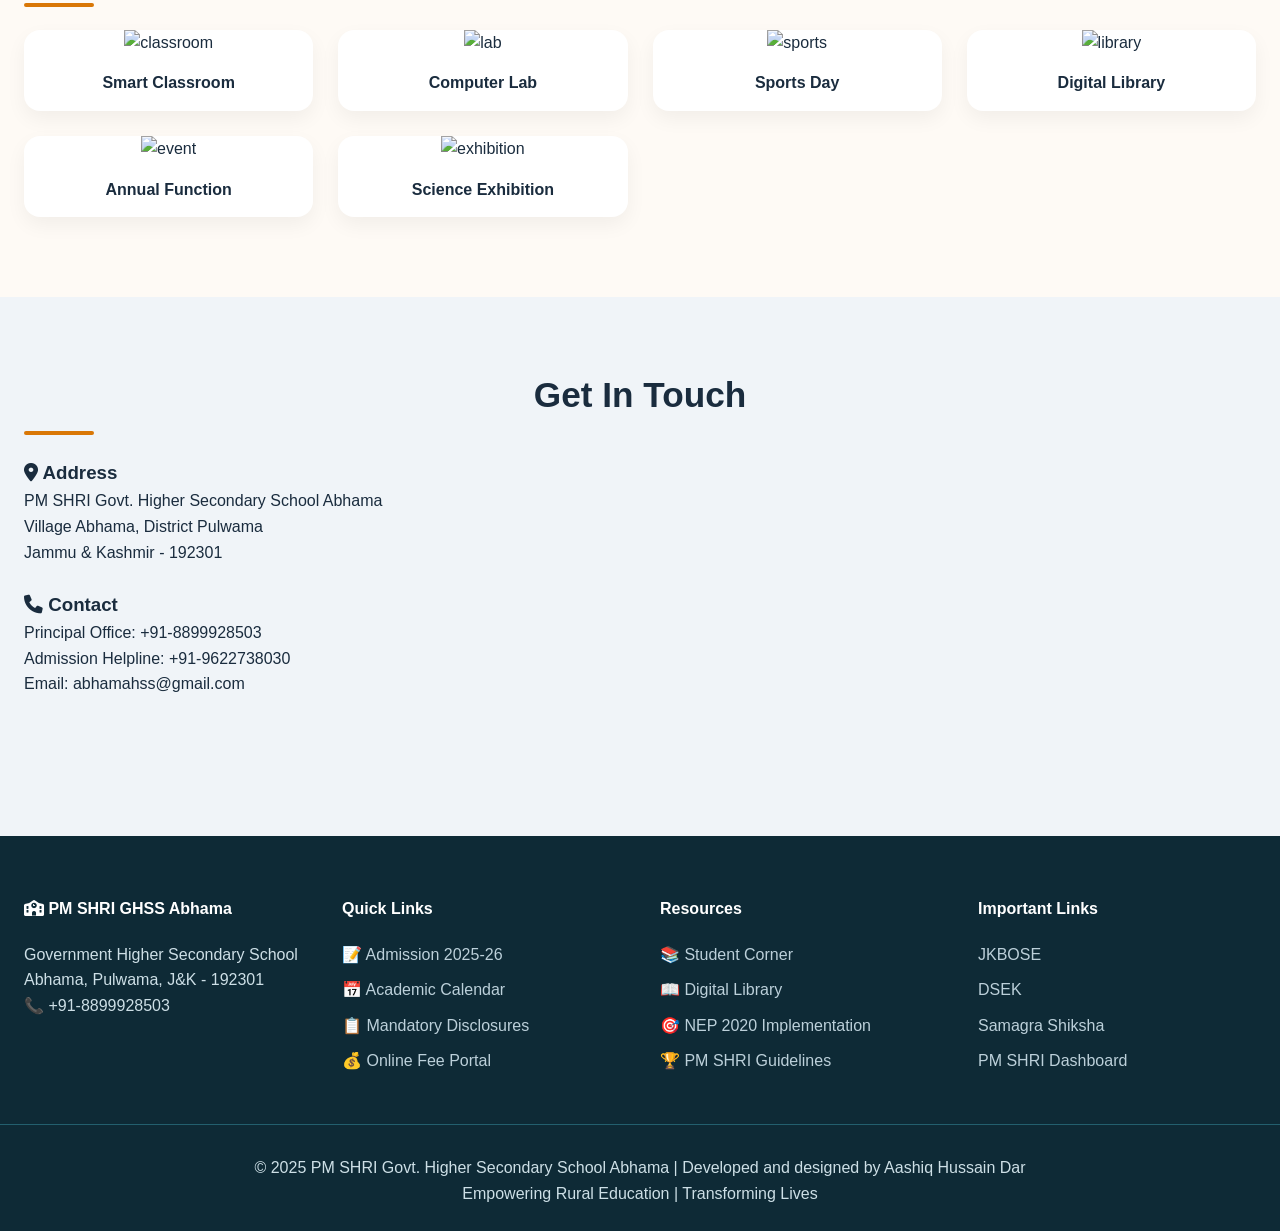
==== commit eed0712d: "Update index.html" ====
--- a/index.html
+++ b/index.html
@@ -542,7 +542,7 @@
     <a href="teachers.html">Teachers</a>
     <a href="downloads.html">Downloads</a>
     <a href="dashboard.html">Student Portal</a>
-    <a href="contact.html">Contact</a>
+    <a href="contact.html" class="btn-Contact</a>
     <a href="admission.html" class="btn-admission">Apply Now</a>
             </nav>
         </div>
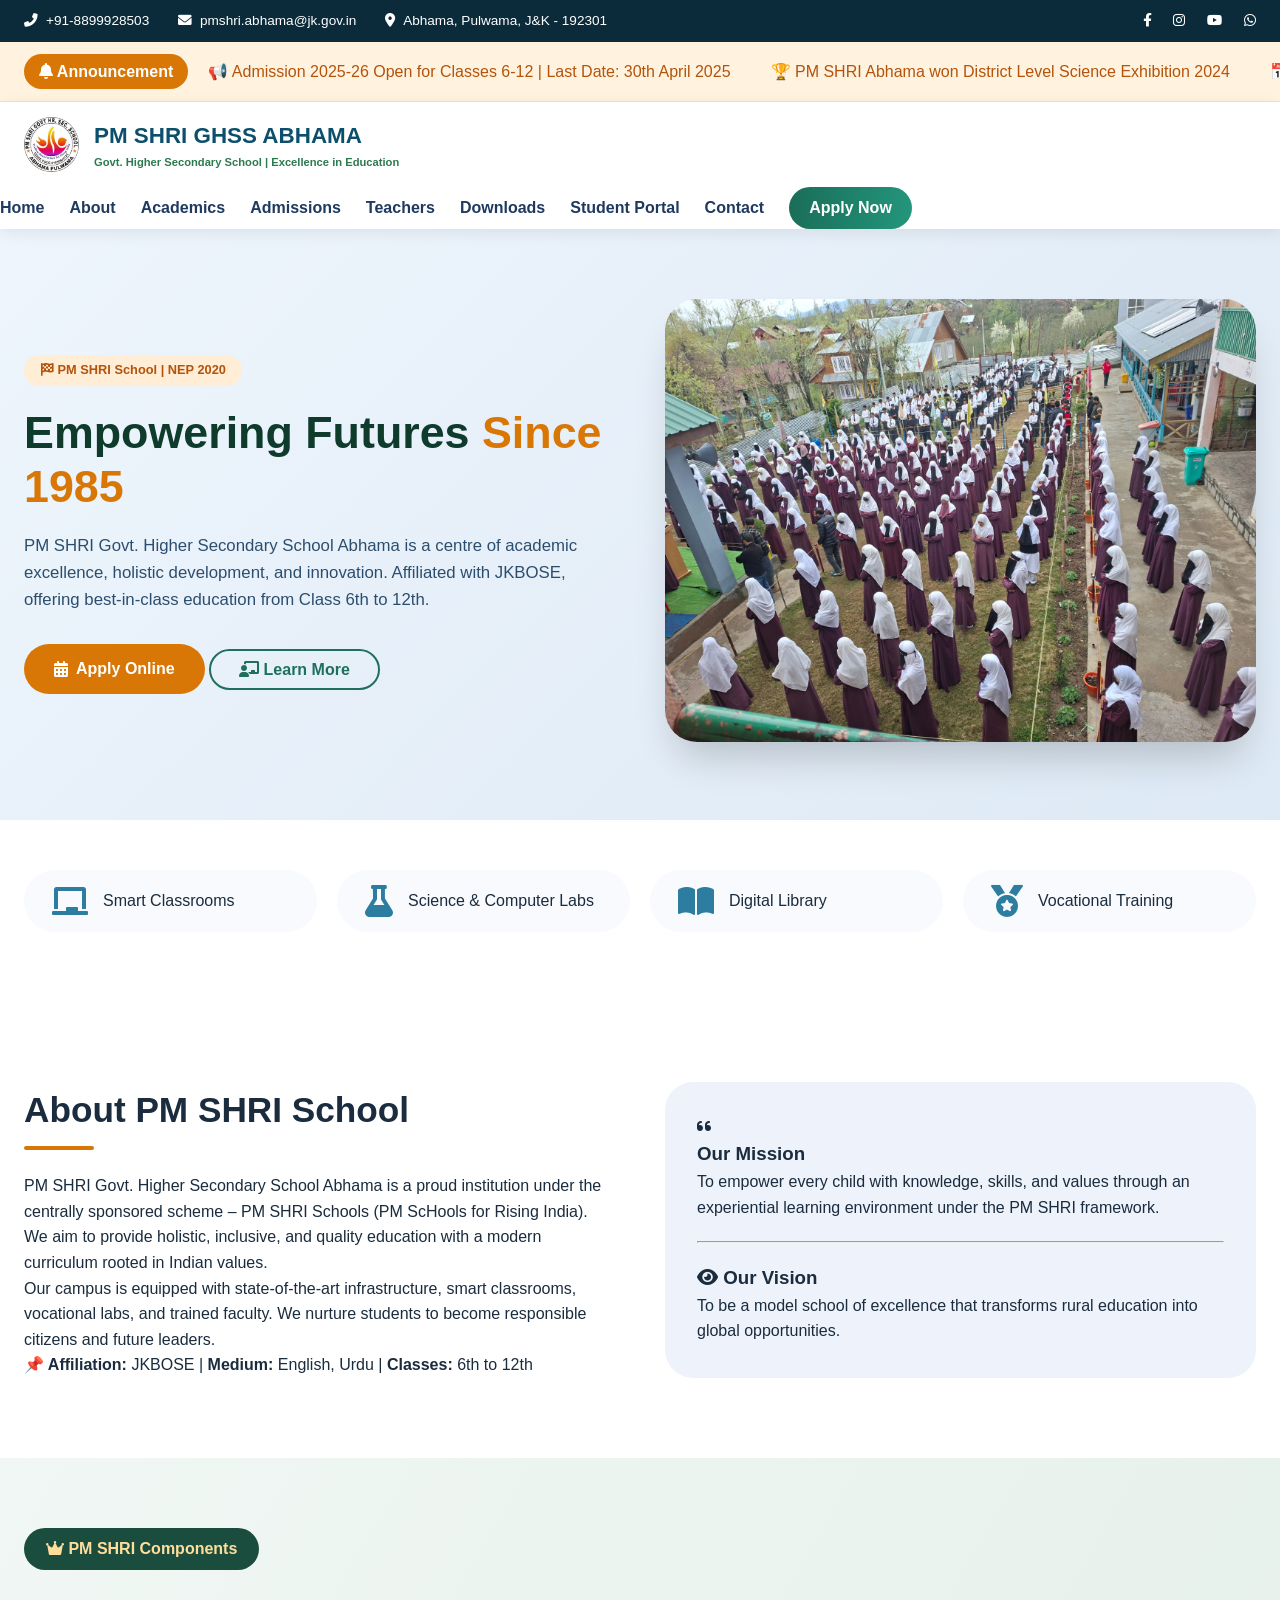
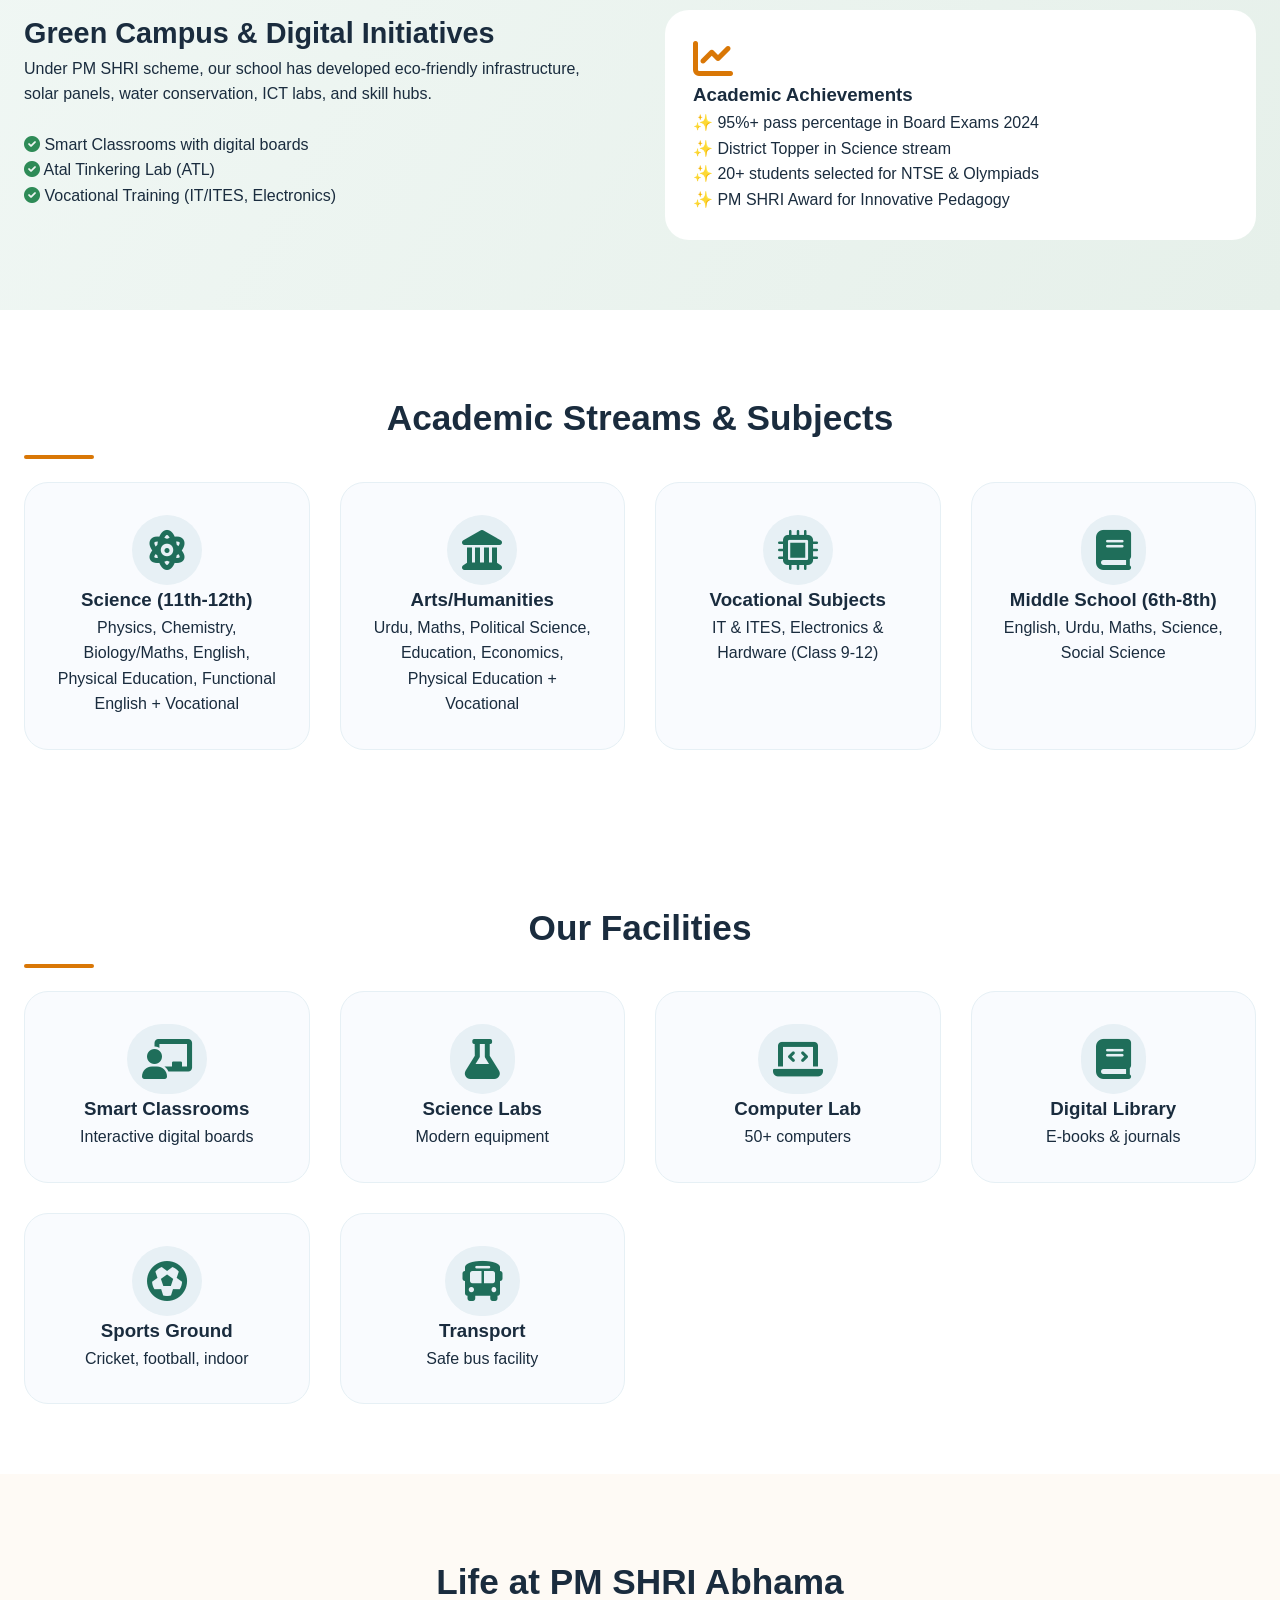
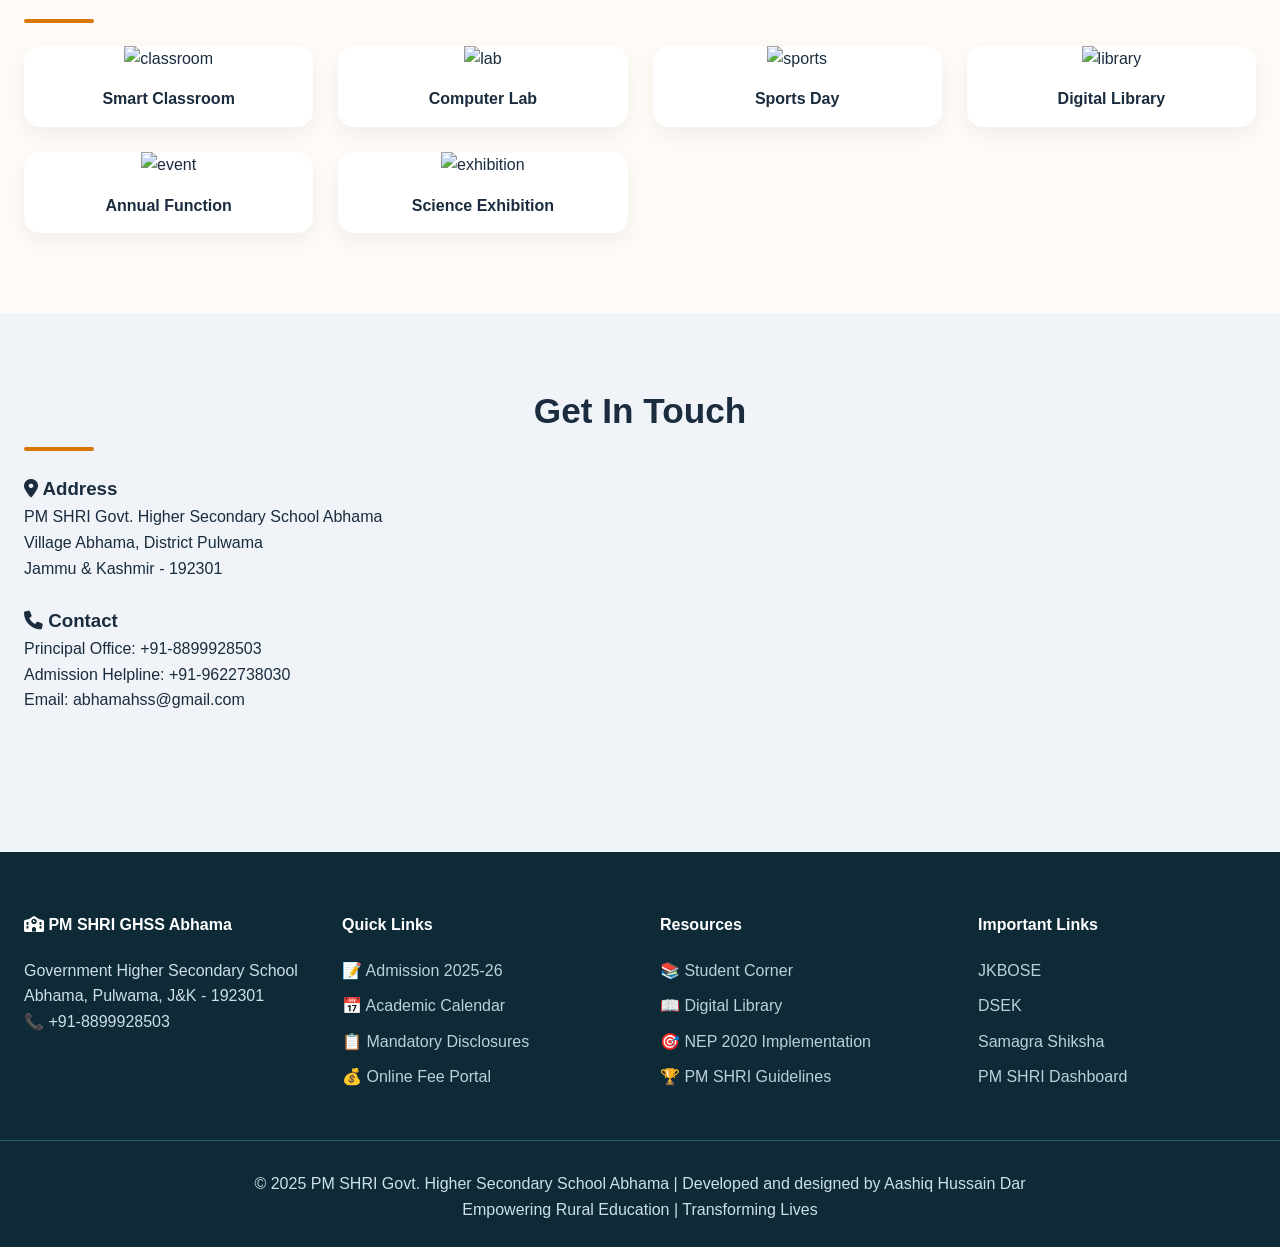
==== commit 8e3c1c84: "Update index.html" ====
--- a/index.html
+++ b/index.html
@@ -542,7 +542,7 @@
     <a href="teachers.html">Teachers</a>
     <a href="downloads.html">Downloads</a>
     <a href="dashboard.html">Student Portal</a>
-    <a href="contact.html" class="btn-Contact</a>
+    <a href="contact.html">Contact</a>
     <a href="admission.html" class="btn-admission">Apply Now</a>
             </nav>
         </div>
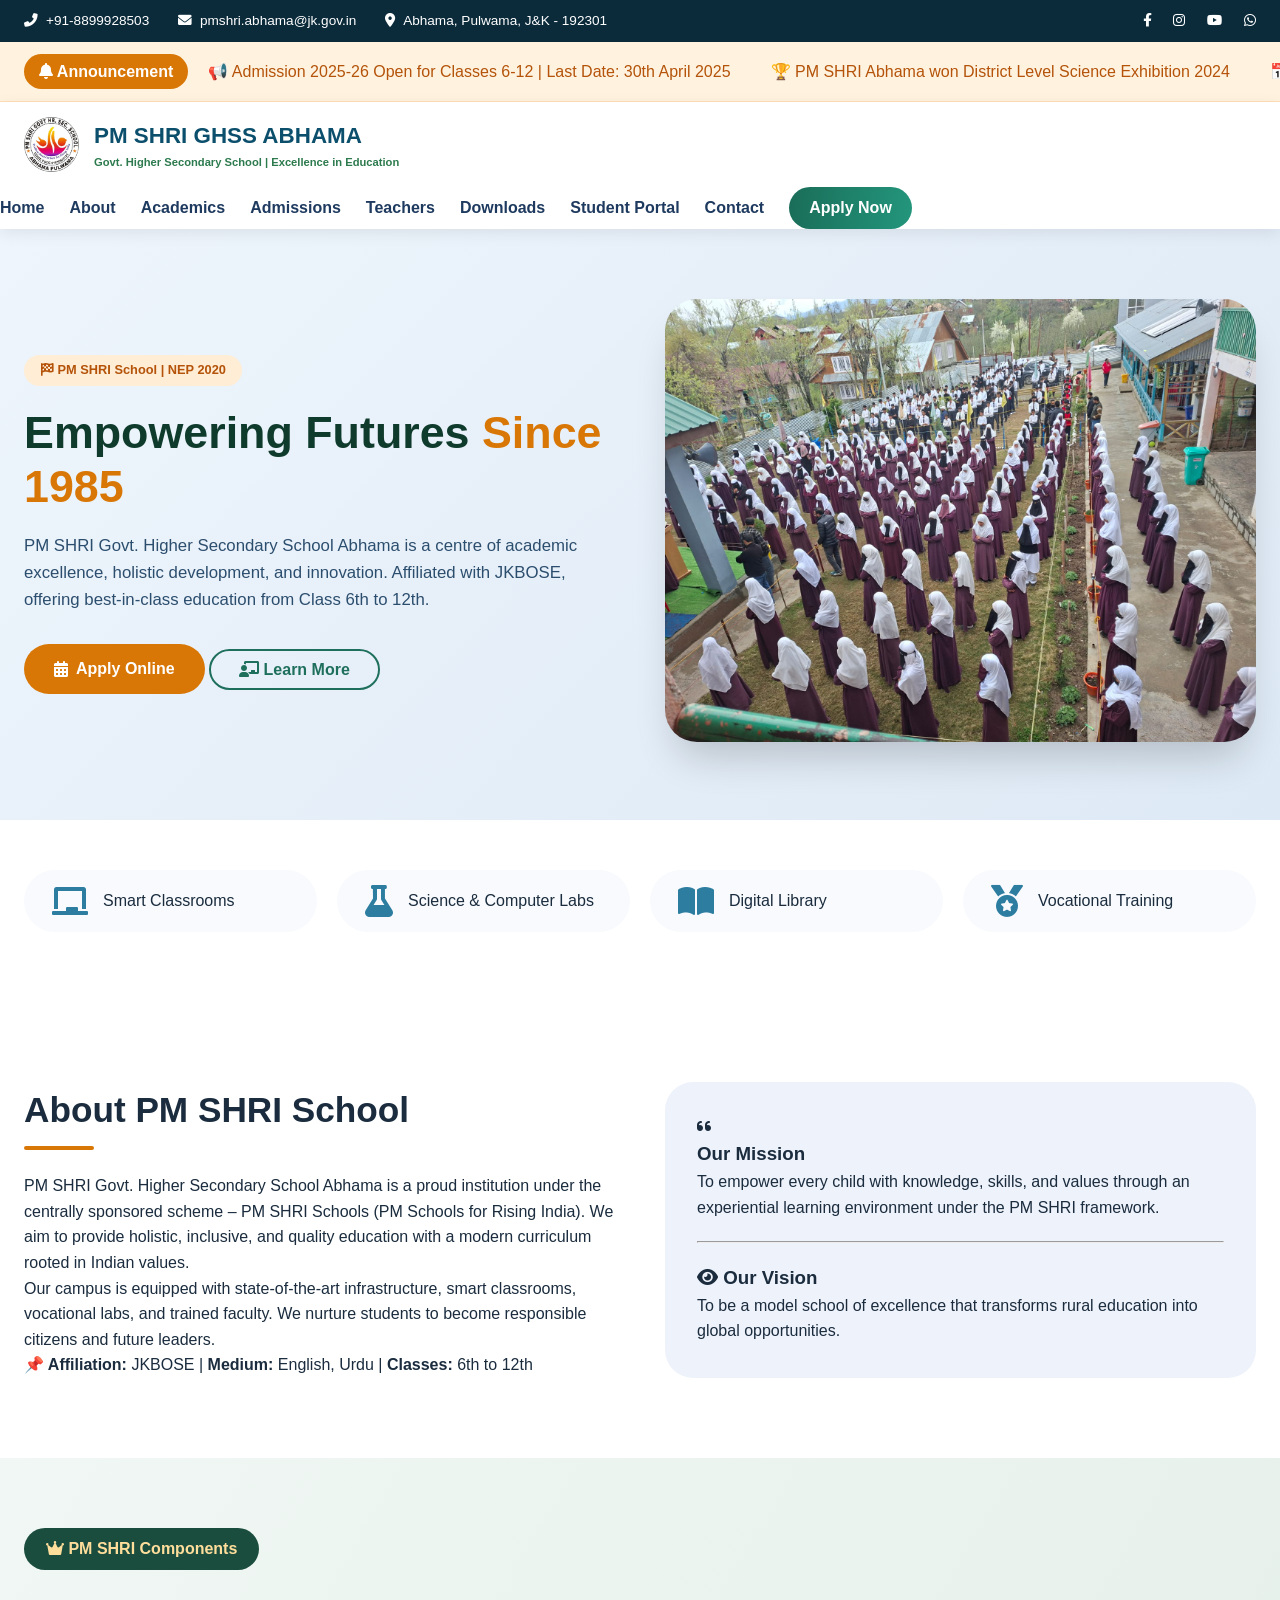
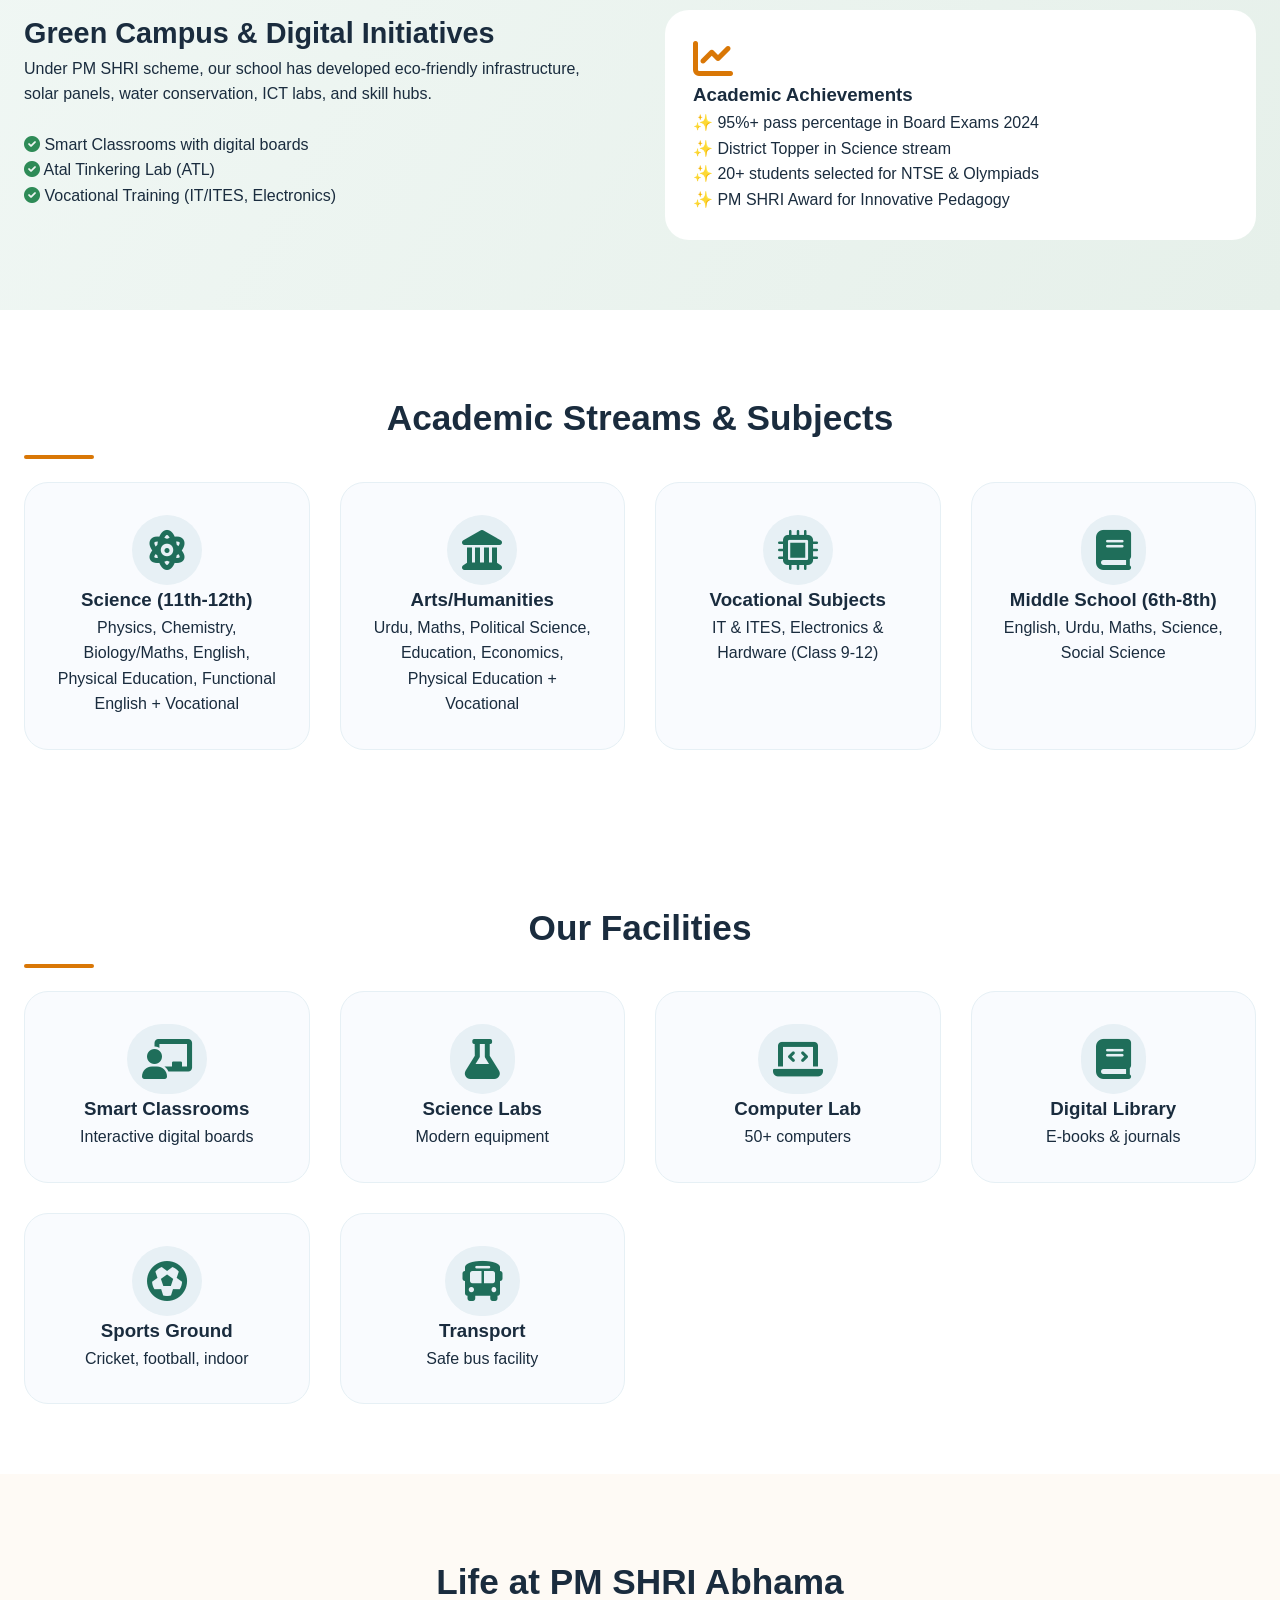
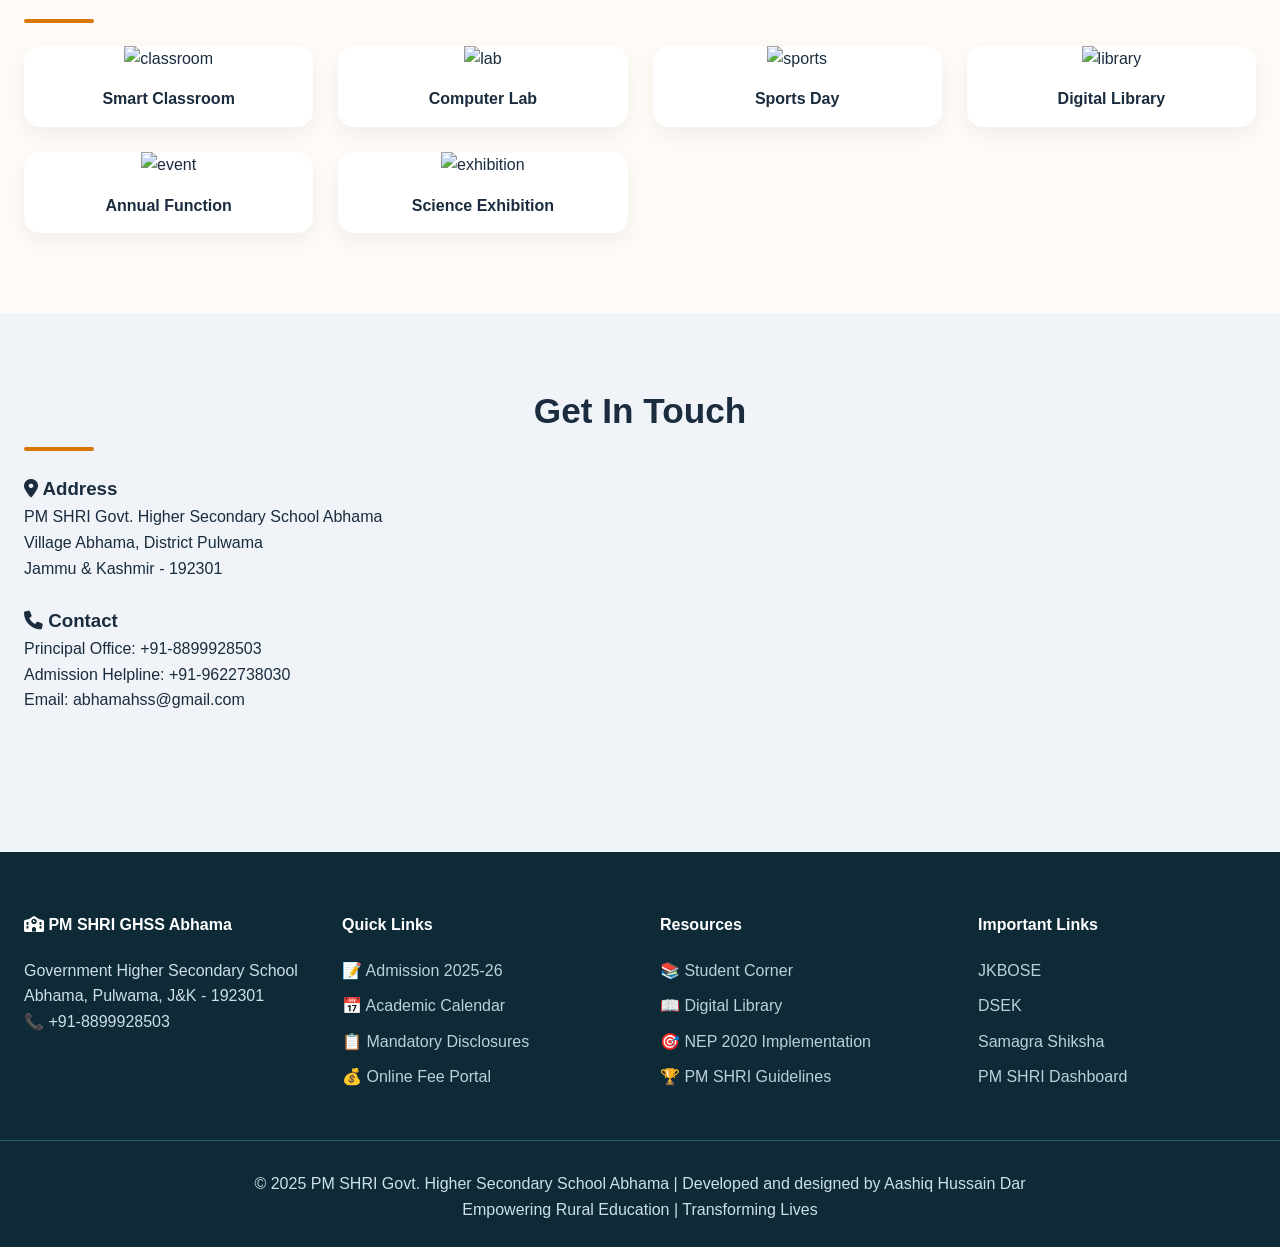
==== commit 74450e71: "Update index.html" ====
--- a/index.html
+++ b/index.html
@@ -535,7 +535,7 @@
             </div>
             <div class="menu-icon" id="menuToggle"><i class="fas fa-bars"></i></div>
             <nav class="nav-menu" id="navMenu">
-                 <a href="index.html">Home</a>
+    <a href="index.html">Home</a>
     <a href="#about">About</a>
     <a href="#academics">Academics</a>
     <a href="admission.html">Admissions</a>
@@ -585,7 +585,7 @@
                 <div class="about-text">
                     <h2 class="section-title">About PM SHRI School</h2>
                     <p>PM SHRI Govt. Higher Secondary School Abhama is a proud institution under the centrally sponsored
-                        scheme – PM SHRI Schools (PM ScHools for Rising India). We aim to provide holistic, inclusive,
+                        scheme – PM SHRI Schools (PM Schools for Rising India). We aim to provide holistic, inclusive,
                         and quality education with a modern curriculum rooted in Indian values.</p>
                     <p>Our campus is equipped with state-of-the-art infrastructure, smart classrooms, vocational labs,
                         and trained faculty. We nurture students to become responsible citizens and future leaders.</p>
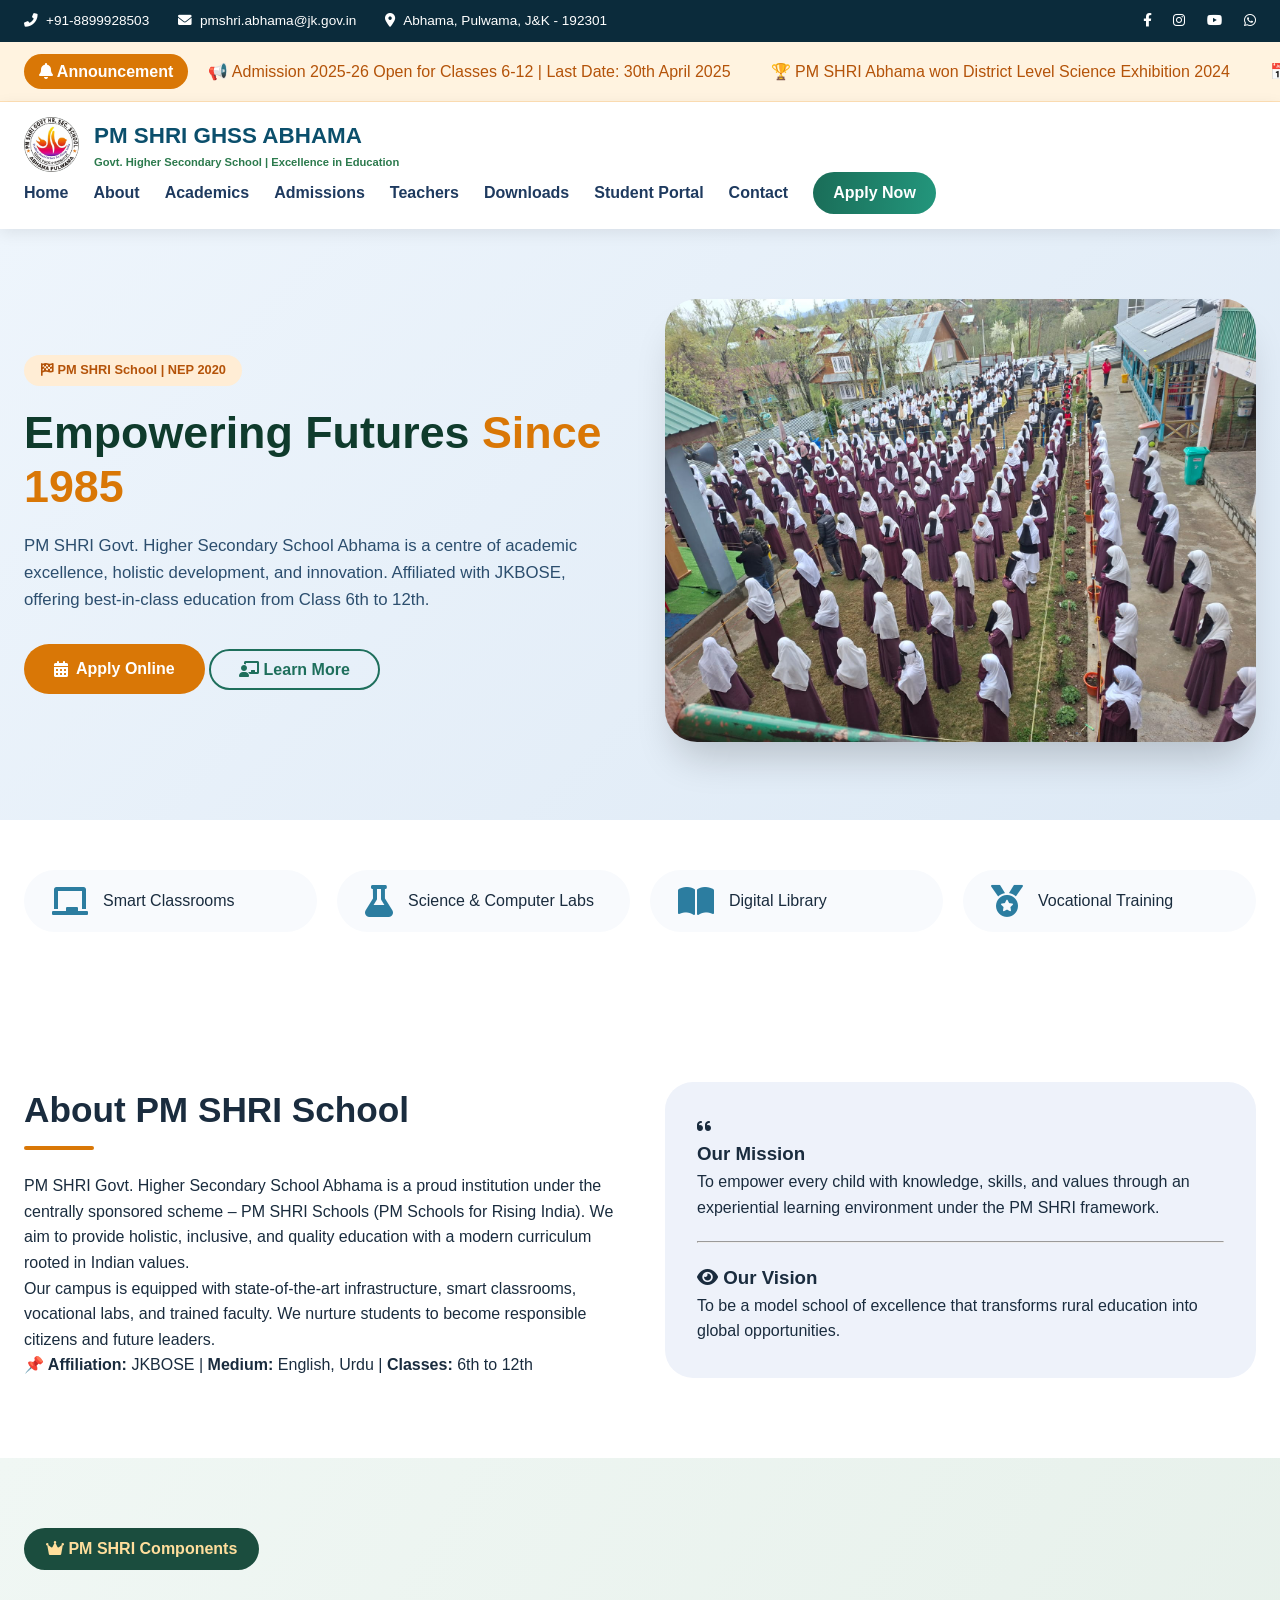
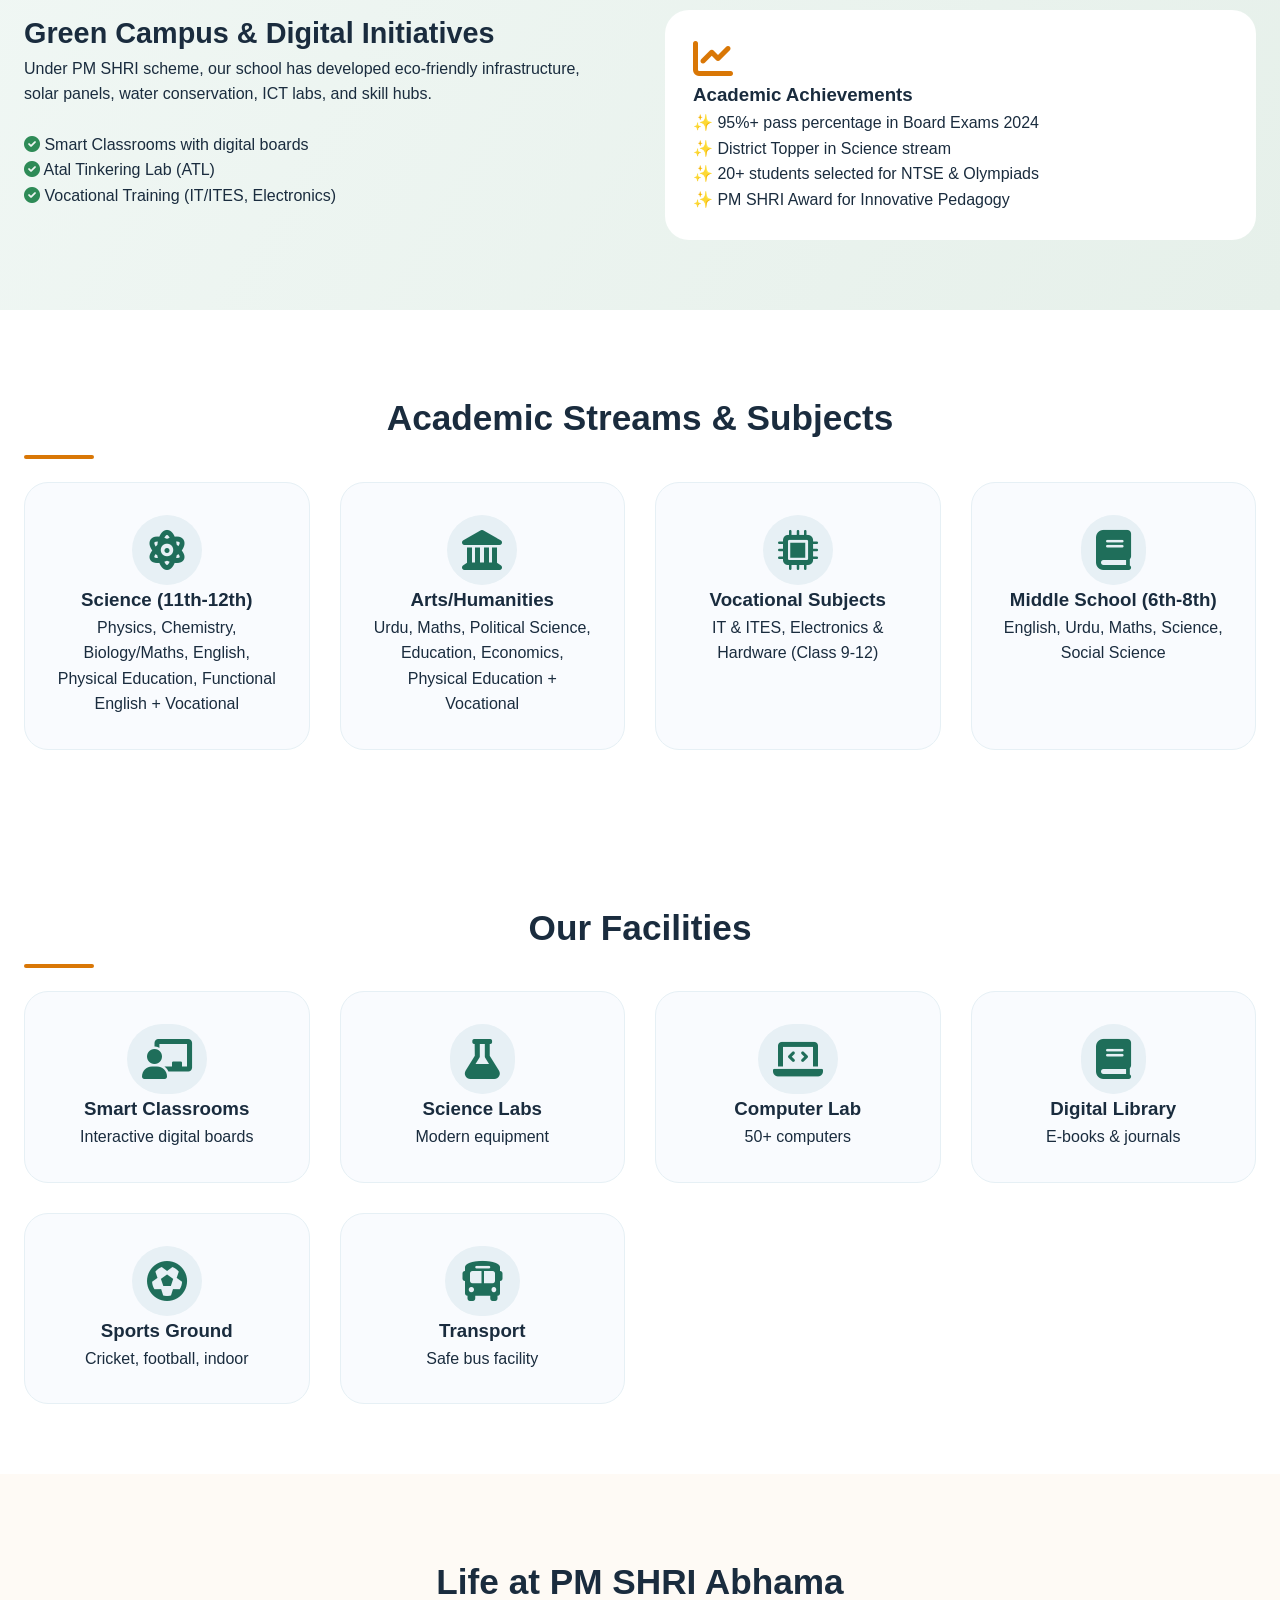
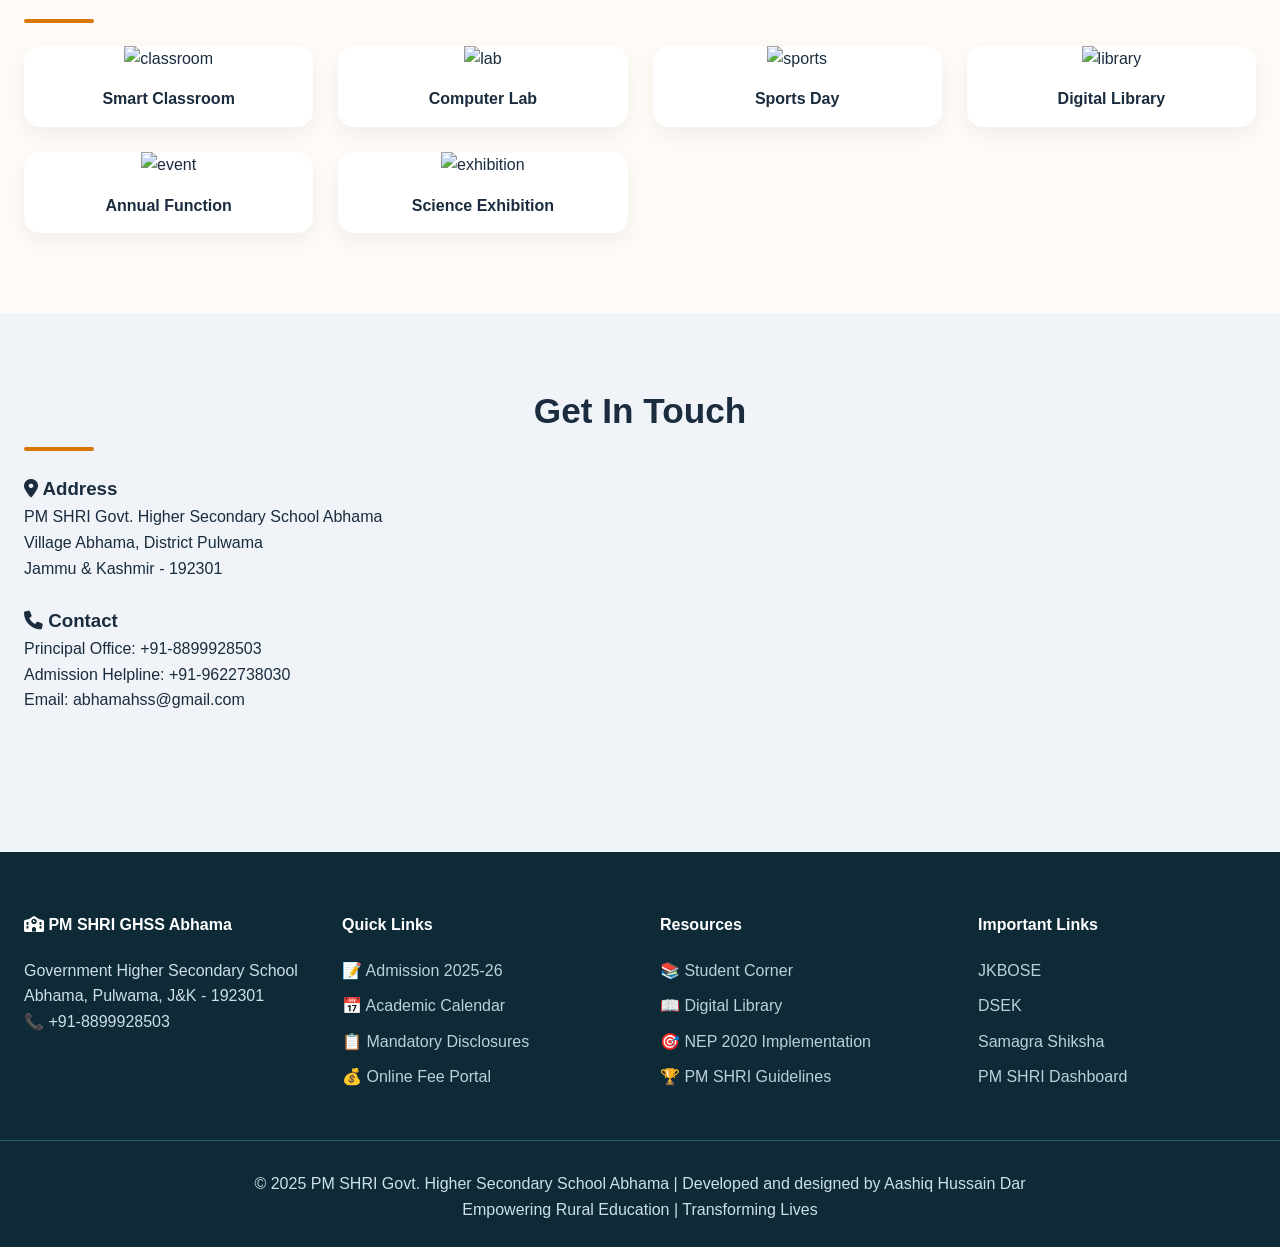
==== commit 8b3163b3: "Update index.html" ====
--- a/index.html
+++ b/index.html
@@ -519,34 +519,40 @@
         </div>
     </div>
 
-    <!-- Header -->
-    <header class="main-header">
-        <div class="nav-container">
-            <div class="logo-area">
-    <div class="logo-icon">
-        <img src="logo.png" alt="School Logo" style="width: 100%; height: 100%; object-fit: contain; border-radius: 50%;">
+   <!-- Header -->
+<header class="main-header">
+    <div class="nav-container">
+        
+        <div class="logo-area">
+            <div class="logo-icon">
+                <img src="logo.png" alt="School Logo" 
+                     style="width: 100%; height: 100%; object-fit: contain; border-radius: 50%;">
+            </div>
+            
+            <div class="logo-text">
+                <h1>PM SHRI GHSS ABHAMA</h1>
+                <p>Govt. Higher Secondary School | Excellence in Education</p>
+            </div>
+        </div>
+
+        <div class="menu-icon" id="menuToggle">
+            <i class="fas fa-bars"></i>
+        </div>
+
+        <nav class="nav-menu" id="navMenu">
+            <a href="index.html">Home</a>
+            <a href="#about">About</a>
+            <a href="#academics">Academics</a>
+            <a href="admission.html">Admissions</a>
+            <a href="teachers.html">Teachers</a>
+            <a href="downloads.html">Downloads</a>
+            <a href="dashboard.html">Student Portal</a>
+            <a href="contact.html">Contact</a>
+            <a href="admission.html" class="btn-admission">Apply Now</a>
+        </nav>
+
     </div>
-    <div class="logo-text">
-        <h1>PM SHRI GHSS ABHAMA</h1>
-        <p>Govt. Higher Secondary School | Excellence in Education</p>
-    </div>
-</div>
-                </div>
-            </div>
-            <div class="menu-icon" id="menuToggle"><i class="fas fa-bars"></i></div>
-            <nav class="nav-menu" id="navMenu">
-    <a href="index.html">Home</a>
-    <a href="#about">About</a>
-    <a href="#academics">Academics</a>
-    <a href="admission.html">Admissions</a>
-    <a href="teachers.html">Teachers</a>
-    <a href="downloads.html">Downloads</a>
-    <a href="dashboard.html">Student Portal</a>
-    <a href="contact.html">Contact</a>
-    <a href="admission.html" class="btn-admission">Apply Now</a>
-            </nav>
-        </div>
-    </header>
+</header>
 
     <!-- Hero -->
     <section id="home" class="hero">
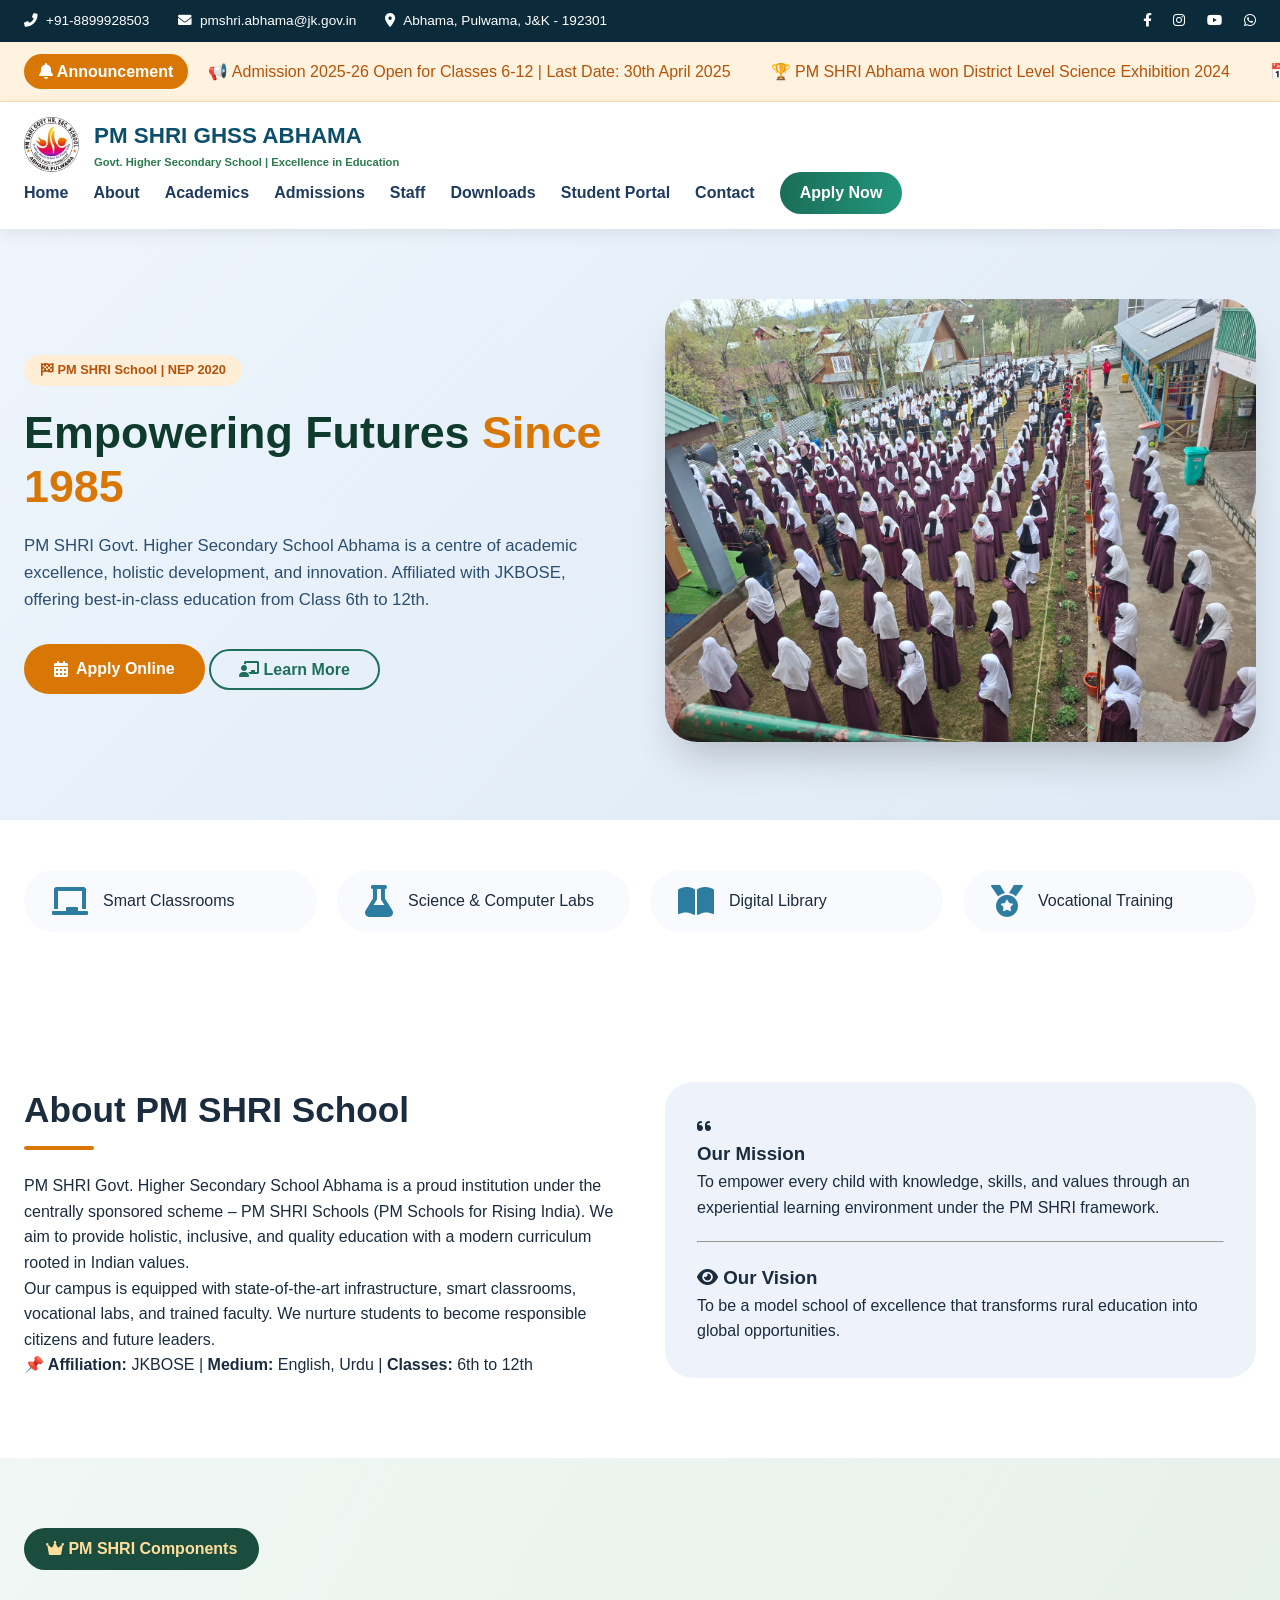
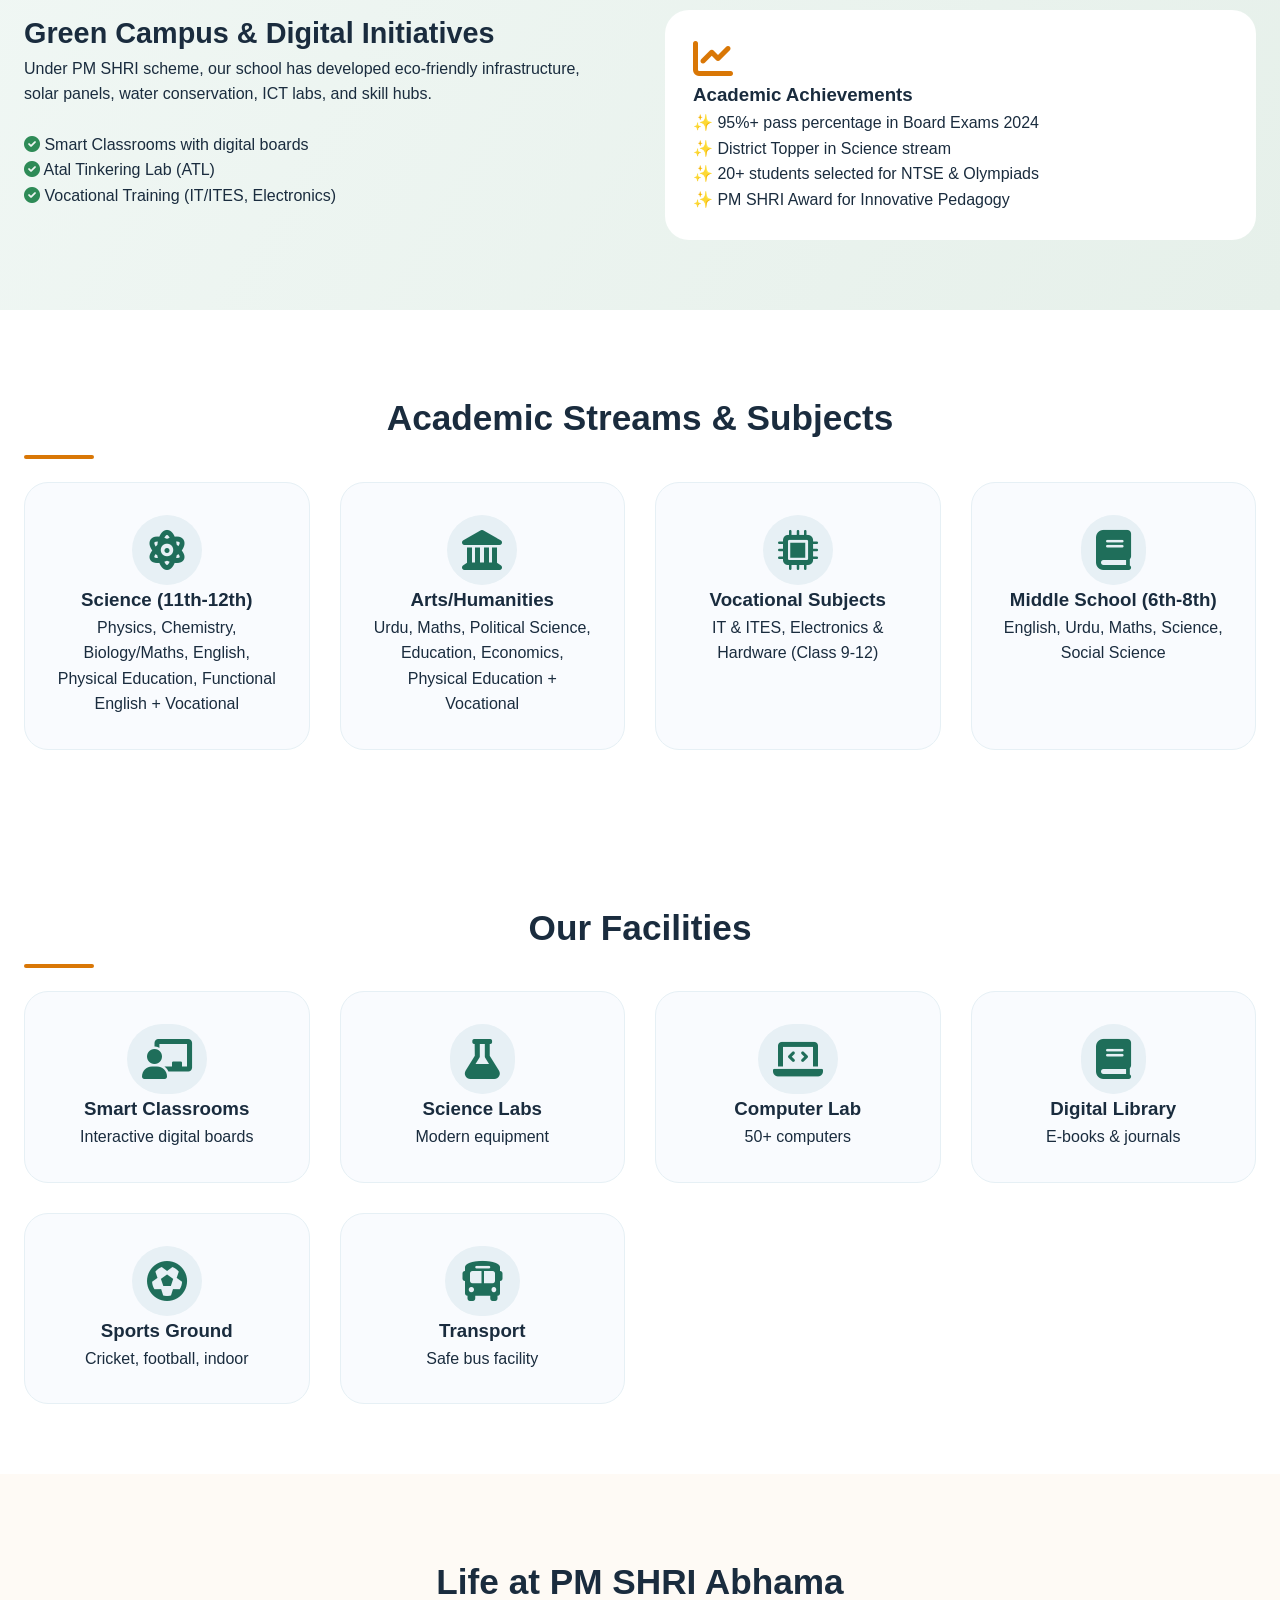
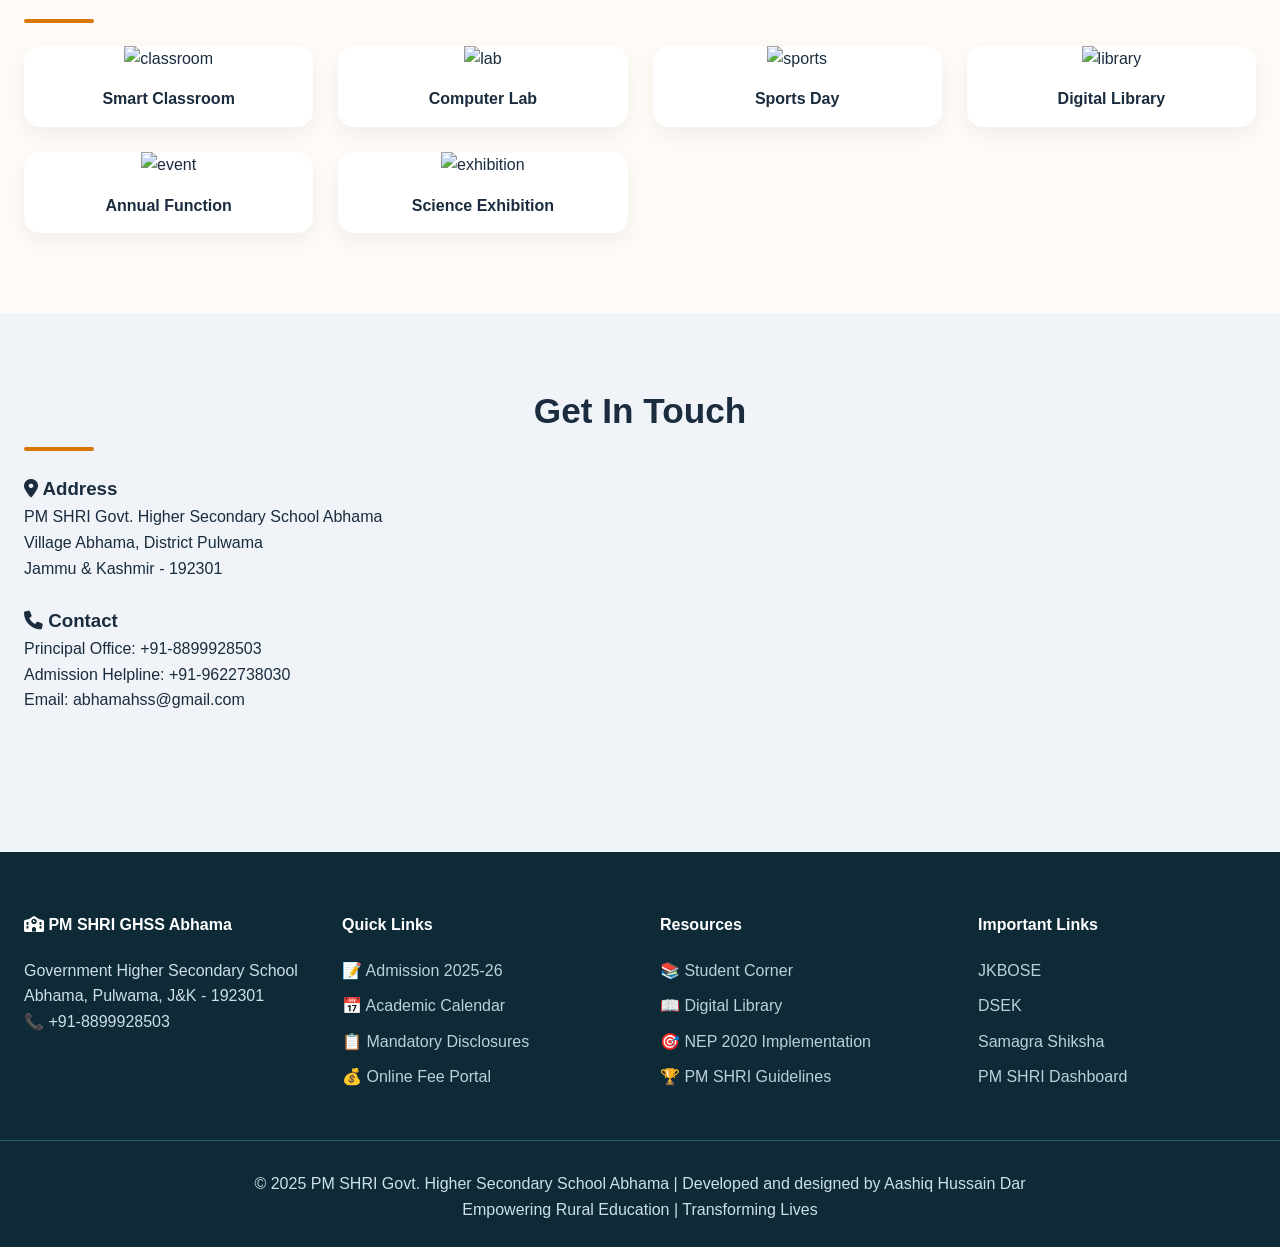
==== commit 0bf37d15: "Update index.html" ====
--- a/index.html
+++ b/index.html
@@ -544,7 +544,7 @@
             <a href="#about">About</a>
             <a href="#academics">Academics</a>
             <a href="admission.html">Admissions</a>
-            <a href="teachers.html">Teachers</a>
+             <a href="teachers.html">Staff</a> 
             <a href="downloads.html">Downloads</a>
             <a href="dashboard.html">Student Portal</a>
             <a href="contact.html">Contact</a>
